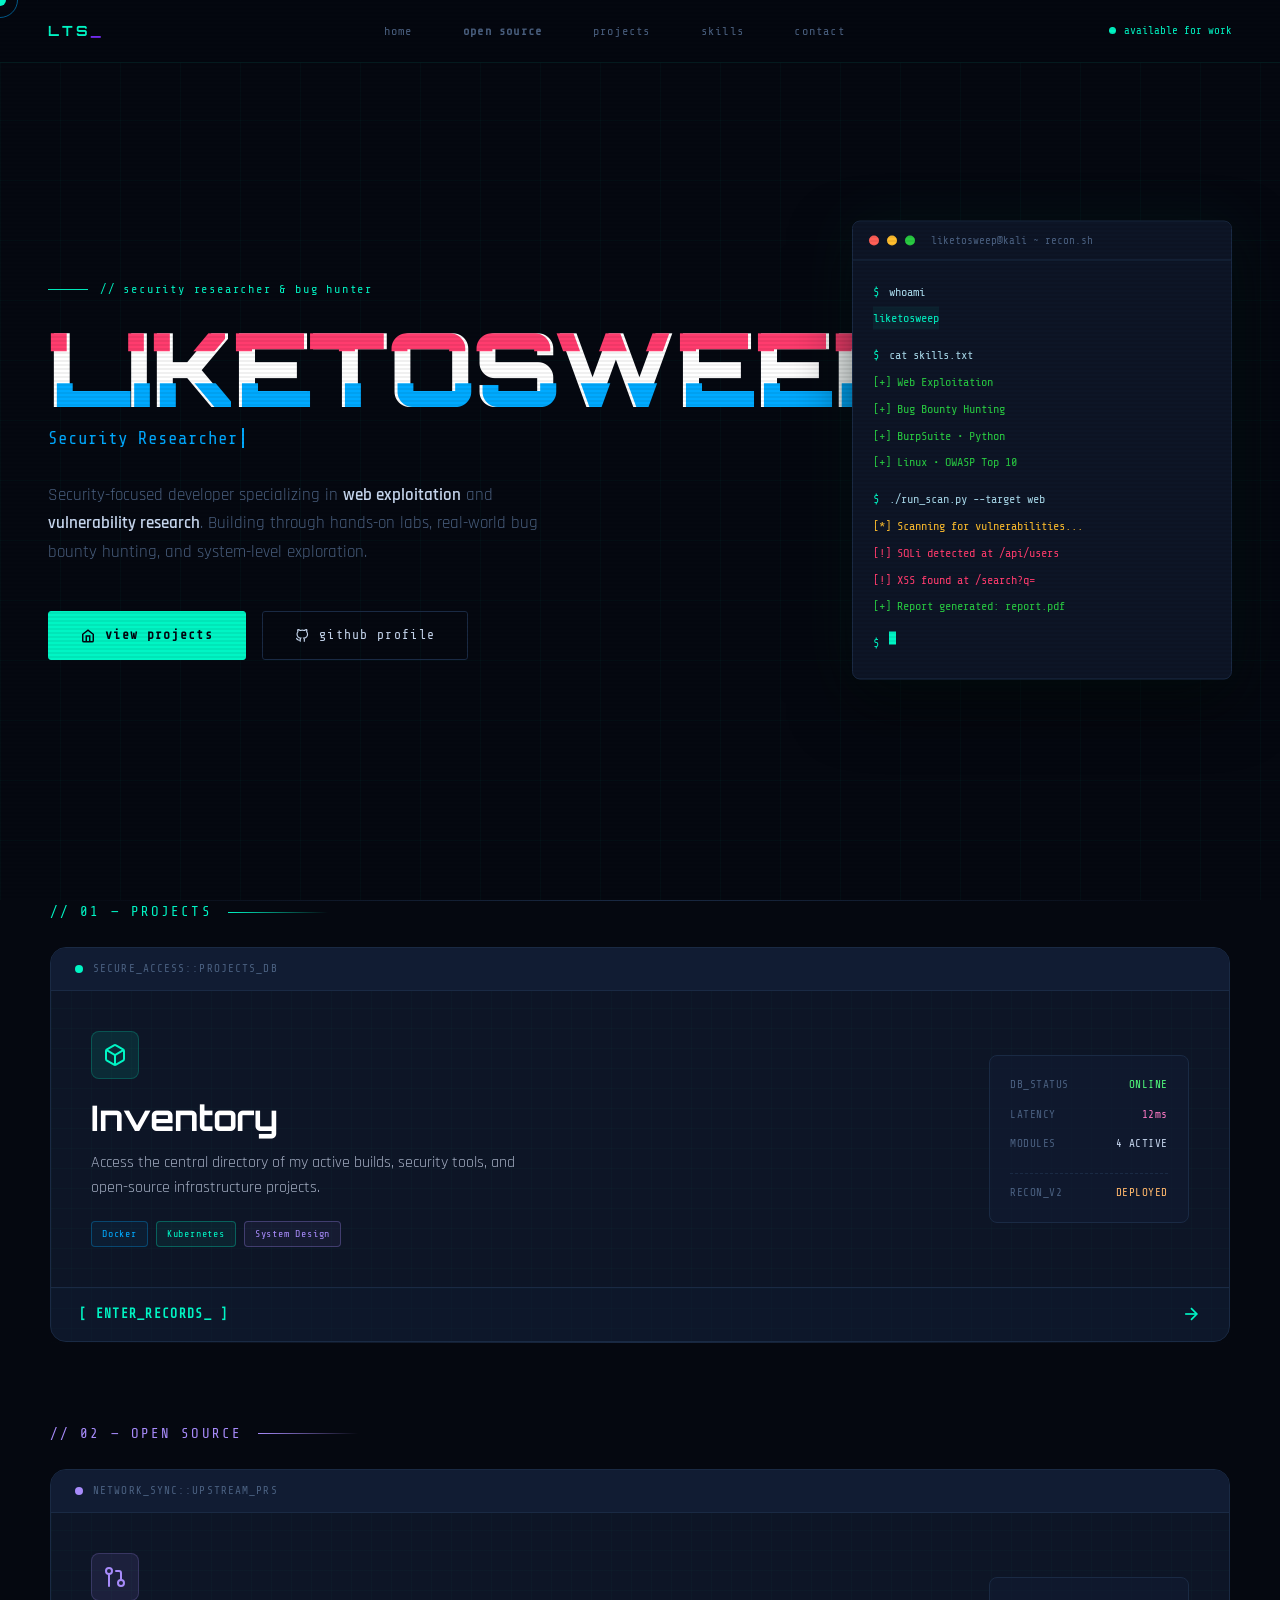
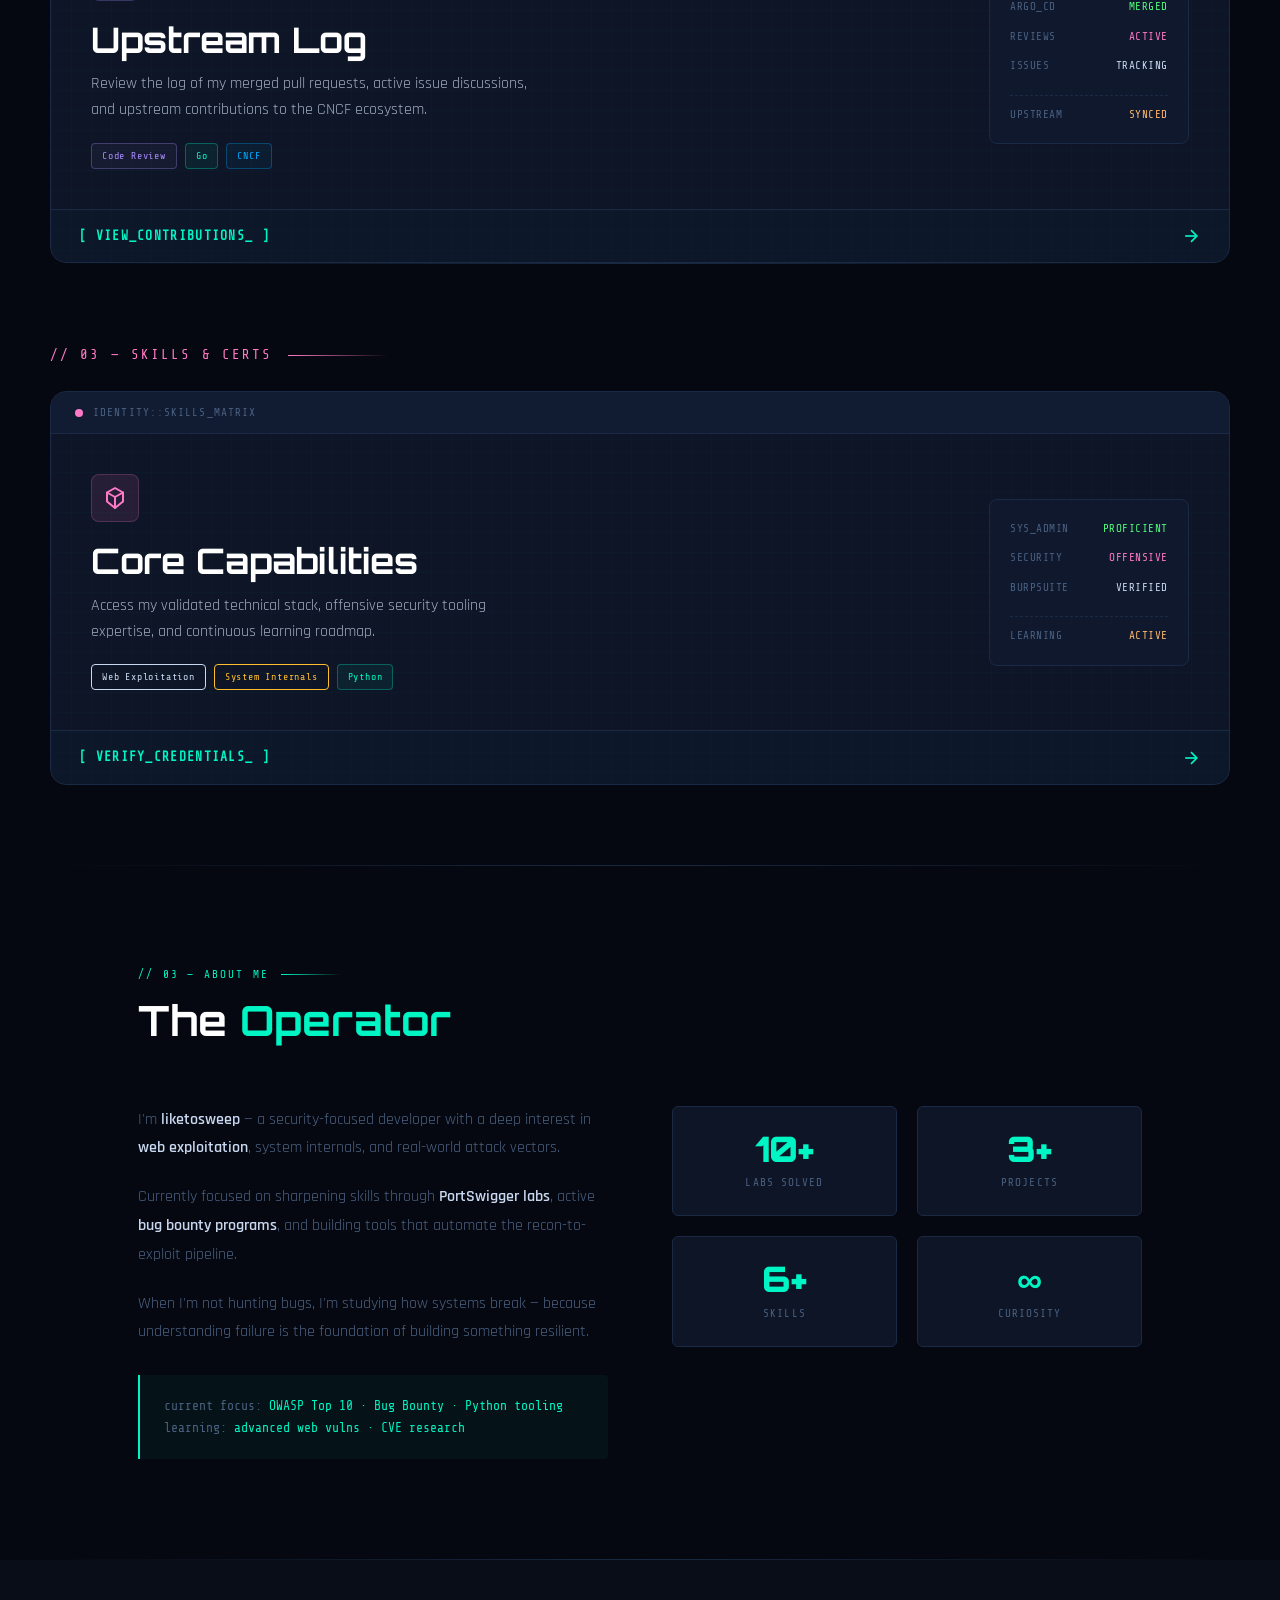
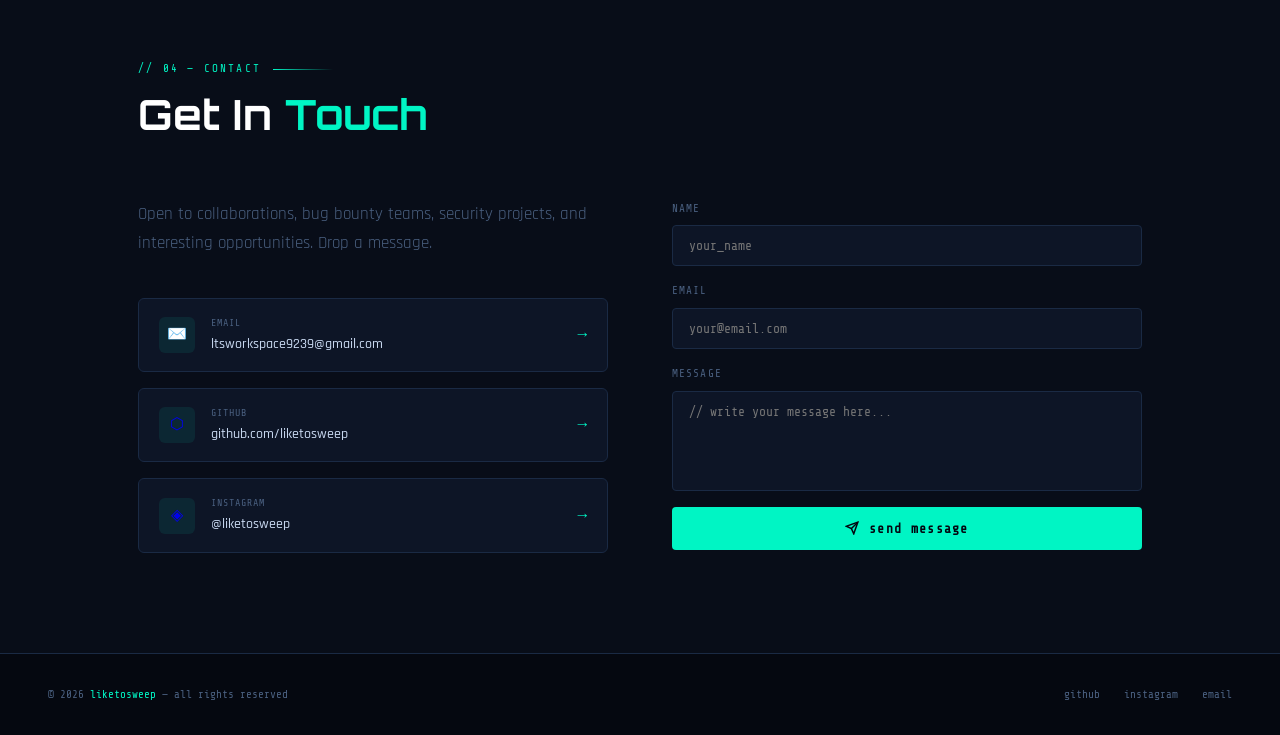
==== index.html @ 3599210f "fixed href error for project page" ====
<!DOCTYPE html>
<html lang="en">
<head>
<meta charset="UTF-8">
<meta name="viewport" content="width=device-width, initial-scale=1.0">
<title>liketosweep | Security Researcher</title>
<link rel="preconnect" href="https://fonts.googleapis.com">
<link rel="preconnect" href="https://fonts.gstatic.com" crossorigin>
<link href="https://fonts.googleapis.com/css2?family=Share+Tech+Mono&family=Rajdhani:wght@300;400;500;600;700&family=Orbitron:wght@400;700;900&display=swap" rel="stylesheet">
<style>
  *, *::before, *::after { margin: 0; padding: 0; box-sizing: border-box; }

  :root {
    --bg: #050810;
    --bg2: #080d18;
    --surface: #0d1526;
    --surface2: #111c33;
    --accent: #00f5c4;
    --accent2: #0af;
    --accent3: #7b2fff;
    --text: #c8d8f0;
    --muted: #4a6080;
    --border: #1a2a44;
    --danger: #ff3c6e;
    --mono: 'Share Tech Mono', monospace;
    --display: 'Orbitron', sans-serif;
    --body: 'Rajdhani', sans-serif;
  }

  html { scroll-behavior: smooth; }

  body {
    background: var(--bg);
    color: var(--text);
    font-family: var(--body);
    font-size: 16px;
    line-height: 1.6;
    cursor: none;
    overflow-x: hidden;
  }

  /* Custom cursor */
  #cursor {
    position: fixed;
    width: 12px; height: 12px;
    background: var(--accent);
    border-radius: 50%;
    pointer-events: none;
    z-index: 9999;
    transform: translate(-50%, -50%);
    transition: width 0.2s, height 0.2s, opacity 0.2s;
    mix-blend-mode: screen;
  }
  #cursor-ring {
    position: fixed;
    width: 36px; height: 36px;
    border: 1px solid var(--accent2);
    border-radius: 50%;
    pointer-events: none;
    z-index: 9998;
    transform: translate(-50%, -50%);
    transition: transform 0.08s linear, width 0.2s, height 0.2s;
    opacity: 0.5;
  }
  body:has(a:hover) #cursor, body:has(button:hover) #cursor { width: 20px; height: 20px; }

  /* Scrollbar */
  ::-webkit-scrollbar { width: 4px; }
  ::-webkit-scrollbar-track { background: var(--bg); }
  ::-webkit-scrollbar-thumb { background: var(--accent3); border-radius: 2px; }

  /* Scanline overlay */
  body::before {
    content: '';
    position: fixed; inset: 0;
    background: repeating-linear-gradient(0deg, transparent, transparent 2px, rgba(0,0,0,0.06) 2px, rgba(0,0,0,0.06) 4px);
    pointer-events: none;
    z-index: 1000;
  }

  /* Grid background */
  .grid-bg {
    position: fixed; inset: 0;
    background-image:
      linear-gradient(rgba(0,245,196,0.03) 1px, transparent 1px),
      linear-gradient(90deg, rgba(0,245,196,0.03) 1px, transparent 1px);
    background-size: 60px 60px;
    pointer-events: none;
    z-index: 0;
  }

  /* Nav */
  nav {
    position: fixed; top: 0; left: 0; right: 0;
    z-index: 500;
    padding: 18px 48px;
    display: flex;
    align-items: center;
    justify-content: space-between;
    background: rgba(5, 8, 16, 0.85);
    backdrop-filter: blur(16px);
    border-bottom: 1px solid rgba(0,245,196,0.08);
  }
  .nav-logo {
    font-family: var(--display);
    font-size: 14px;
    font-weight: 700;
    color: var(--accent);
    letter-spacing: 0.2em;
    text-decoration: none;
  }
  .nav-logo span { color: var(--accent3); }
  .nav-links { display: flex; gap: 36px; list-style: none; }
  .nav-links a {
    font-family: var(--mono);
    font-size: 12px;
    color: var(--muted);
    text-decoration: none;
    letter-spacing: 0.1em;
    transition: color 0.3s;
    position: relative;
  }
  .nav-links a::before { content: '> '; color: var(--accent); opacity: 0; transition: opacity 0.3s; }
  .nav-links a:hover { color: var(--accent); }
  .nav-links a:hover::before { opacity: 1; }
  .nav-status {
    font-family: var(--mono);
    font-size: 11px;
    color: var(--accent);
    display: flex; align-items: center; gap: 8px;
  }
  .pulse-dot {
    width: 7px; height: 7px;
    background: var(--accent);
    border-radius: 50%;
    animation: pulse 2s infinite;
  }
  @keyframes pulse {
    0%, 100% { opacity: 1; box-shadow: 0 0 0 0 rgba(0,245,196,0.4); }
    50% { opacity: 0.6; box-shadow: 0 0 0 6px rgba(0,245,196,0); }
  }

  /* Hero */
  #home {
    position: relative;
    min-height: 100vh;
    display: flex;
    align-items: center;
    padding: 120px 48px 80px;
    z-index: 1;
    overflow: hidden;
  }
  .hero-content { max-width: 760px; }
  .hero-tag {
    font-family: var(--mono);
    font-size: 12px;
    color: var(--accent);
    letter-spacing: 0.15em;
    margin-bottom: 20px;
    display: flex; align-items: center; gap: 12px;
  }
  .hero-tag::before {
    content: '';
    display: inline-block;
    width: 40px; height: 1px;
    background: var(--accent);
  }
  .hero-name {
    font-family: var(--display);
    font-size: clamp(3rem, 8vw, 7rem);
    font-weight: 900;
    line-height: 0.95;
    color: #fff;
    margin-bottom: 8px;
    position: relative;
  }
  .hero-name .glitch {
    position: relative;
    display: inline-block;
    animation: glitch-skew 4s infinite linear alternate-reverse;
  }
  .hero-name .glitch::before,
  .hero-name .glitch::after {
    content: attr(data-text);
    position: absolute; left: 0; top: 0;
    width: 100%;
  }
  .hero-name .glitch::before {
    color: var(--danger);
    clip-path: polygon(0 0, 100% 0, 100% 33%, 0 33%);
    transform: translate(-3px, 0);
    animation: glitch-1 3.5s infinite linear alternate-reverse;
  }
  .hero-name .glitch::after {
    color: var(--accent2);
    clip-path: polygon(0 66%, 100% 66%, 100% 100%, 0 100%);
    transform: translate(3px, 0);
    animation: glitch-2 2.8s infinite linear alternate-reverse;
  }
  @keyframes glitch-1 {
    0%,90%,100% { transform: translate(0); opacity: 0; }
    91% { transform: translate(-4px, 1px); opacity: 0.8; }
    93% { transform: translate(4px, -1px); opacity: 0.6; }
    95% { transform: translate(0); opacity: 0; }
    97% { transform: translate(-2px, 2px); opacity: 0.9; }
  }
  @keyframes glitch-2 {
    0%,88%,100% { transform: translate(0); opacity: 0; }
    89% { transform: translate(3px, -2px); opacity: 0.7; }
    92% { transform: translate(-3px, 1px); opacity: 0.5; }
    94% { transform: translate(0); opacity: 0; }
  }
  @keyframes glitch-skew {
    0%,90%,100% { transform: skewX(0deg); }
    91%,93% { transform: skewX(-1.5deg); }
    92% { transform: skewX(1.5deg); }
  }
  .hero-role {
    font-family: var(--mono);
    font-size: clamp(0.85rem, 2vw, 1.1rem);
    color: var(--accent2);
    margin-bottom: 28px;
    min-height: 28px;
  }
  #typed-text { border-right: 2px solid var(--accent2); padding-right: 4px; animation: blink 0.8s step-end infinite; }
  @keyframes blink { 0%,100% { border-color: var(--accent2); } 50% { border-color: transparent; } }
  .hero-desc {
    font-size: 17px;
    color: var(--muted);
    max-width: 520px;
    margin-bottom: 44px;
    line-height: 1.7;
    font-weight: 400;
  }
  .hero-desc strong { color: var(--text); font-weight: 600; }
  .hero-btns { display: flex; gap: 16px; flex-wrap: wrap; }
  .btn {
    font-family: var(--mono);
    font-size: 13px;
    letter-spacing: 0.1em;
    padding: 13px 32px;
    text-decoration: none;
    border-radius: 3px;
    transition: all 0.3s;
    cursor: none;
    position: relative;
    overflow: hidden;
    display: inline-flex; align-items: center; gap: 10px;
  }
  .btn-primary {
    background: var(--accent);
    color: #030610;
    font-weight: 700;
    border: 1px solid var(--accent);
  }
  .btn-primary:hover {
    background: transparent;
    color: var(--accent);
    box-shadow: 0 0 24px rgba(0,245,196,0.25), inset 0 0 24px rgba(0,245,196,0.05);
  }
  .btn-outline {
    background: transparent;
    color: var(--text);
    border: 1px solid var(--border);
  }
  .btn-outline:hover {
    border-color: var(--accent2);
    color: var(--accent2);
    box-shadow: 0 0 16px rgba(0,170,255,0.15);
  }

  /* Hero right — terminal widget */
  .hero-terminal {
    position: absolute;
    right: 48px;
    top: 50%;
    transform: translateY(-50%);
    width: 380px;
    background: var(--surface);
    border: 1px solid var(--border);
    border-radius: 8px;
    overflow: hidden;
    box-shadow: 0 0 60px rgba(0,245,196,0.05), 0 24px 60px rgba(0,0,0,0.6);
    animation: float 5s ease-in-out infinite;
  }
  @keyframes float { 0%,100% { transform: translateY(-50%) translateY(0); } 50% { transform: translateY(-50%) translateY(-12px); } }
  .terminal-bar {
    background: #0d1526;
    padding: 10px 16px;
    display: flex; align-items: center; gap: 8px;
    border-bottom: 1px solid var(--border);
  }
  .t-dot { width: 10px; height: 10px; border-radius: 50%; }
  .t-dot:nth-child(1) { background: #ff5f57; }
  .t-dot:nth-child(2) { background: #ffbe2e; }
  .t-dot:nth-child(3) { background: #29cb42; }
  .t-title { font-family: var(--mono); font-size: 11px; color: var(--muted); margin-left: 8px; }
  .terminal-body {
    padding: 20px;
    font-family: var(--mono);
    font-size: 12px;
    line-height: 1.9;
    color: #6a9fb8;
  }
  .t-line { display: flex; align-items: flex-start; gap: 10px; margin-bottom: 4px; }
  .t-prompt { color: var(--accent); flex-shrink: 0; }
  .t-cmd { color: #a8d8ea; }
  .t-out { color: var(--muted); margin-left: 0; }
  .t-green { color: #29cb42; }
  .t-red { color: var(--danger); }
  .t-yellow { color: #ffbe2e; }
  .t-cyan { color: var(--accent); }
  .t-blank { height: 10px; }
  .terminal-blink { animation: blink 1s step-end infinite; display: inline-block; width: 7px; height: 13px; background: var(--accent); vertical-align: middle; }

  /* Section base */
  section { position: relative; z-index: 1; }
  .section-inner { max-width: 1100px; margin: 0 auto; padding: 100px 48px; }
  .section-label {
    font-family: var(--mono);
    font-size: 11px;
    color: var(--accent);
    letter-spacing: 0.2em;
    text-transform: uppercase;
    margin-bottom: 12px;
    display: flex; align-items: center; gap: 12px;
  }
  .section-label::after {
    content: '';
    flex: 1; max-width: 60px;
    height: 1px;
    background: linear-gradient(90deg, var(--accent), transparent);
  }
  .section-title {
    font-family: var(--display);
    font-size: clamp(1.8rem, 4vw, 2.6rem);
    font-weight: 700;
    color: #fff;
    margin-bottom: 60px;
    line-height: 1.2;
  }
  .section-title span { color: var(--accent); }

  /* Divider line */
  .section-divider {
    height: 1px;
    background: linear-gradient(90deg, transparent, var(--border), transparent);
    margin: 0 48px;
  }

  /* Projects */
  #projects { background: var(--bg2); }
  .projects-grid {
    display: grid;
    grid-template-columns: repeat(auto-fit, minmax(300px, 1fr));
    gap: 24px;
  }
  .project-card {
    background: var(--surface);
    border: 1px solid var(--border);
    border-radius: 6px;
    overflow: hidden;
    transition: transform 0.3s, border-color 0.3s, box-shadow 0.3s;
    cursor: none;
  }
  .project-card:hover {
    transform: translateY(-6px);
    border-color: var(--accent);
    box-shadow: 0 0 30px rgba(0,245,196,0.1), 0 16px 40px rgba(0,0,0,0.5);
  }
  .card-header {
    padding: 20px 24px 16px;
    border-bottom: 1px solid var(--border);
    display: flex; align-items: center; gap: 12px;
  }
  .card-icon {
    width: 38px; height: 38px;
    background: rgba(0,245,196,0.08);
    border: 1px solid rgba(0,245,196,0.15);
    border-radius: 6px;
    display: flex; align-items: center; justify-content: center;
    font-size: 18px;
  }
  .card-title-group { flex: 1; }
  .card-title {
    font-family: var(--body);
    font-size: 16px;
    font-weight: 700;
    color: #fff;
    letter-spacing: 0.02em;
    margin-bottom: 2px;
  }
  .card-lang {
    font-family: var(--mono);
    font-size: 11px;
    color: var(--muted);
  }
  .card-body { padding: 18px 24px 20px; }
  .card-desc {
    font-size: 14px;
    color: var(--muted);
    line-height: 1.6;
    margin-bottom: 20px;
    font-weight: 400;
  }
  .card-tags { display: flex; flex-wrap: wrap; gap: 8px; margin-bottom: 20px; }
  .tag {
    font-family: var(--mono);
    font-size: 10px;
    letter-spacing: 0.08em;
    padding: 4px 10px;
    border-radius: 3px;
    border: 1px solid;
  }
  .tag-green { color: #29cb42; border-color: rgba(41,203,66,0.3); background: rgba(41,203,66,0.06); }
  .tag-blue { color: var(--accent2); border-color: rgba(0,170,255,0.3); background: rgba(0,170,255,0.06); }
  .tag-purple { color: #a78bfa; border-color: rgba(167,139,250,0.3); background: rgba(167,139,250,0.06); }
  .tag-red { color: var(--danger); border-color: rgba(255,60,110,0.3); background: rgba(255,60,110,0.06); }
  .tag-cyan { color: var(--accent); border-color: rgba(0,245,196,0.3); background: rgba(0,245,196,0.06); }
  .card-link {
    font-family: var(--mono);
    font-size: 12px;
    color: var(--accent);
    text-decoration: none;
    display: inline-flex; align-items: center; gap: 8px;
    letter-spacing: 0.05em;
    transition: gap 0.3s;
  }
  .card-link:hover { gap: 14px; }
  .card-link svg { transition: transform 0.3s; }
  .card-link:hover svg { transform: translateX(4px); }

  /* Skills */
  .skills-grid {
    display: grid;
    grid-template-columns: repeat(auto-fit, minmax(180px, 1fr));
    gap: 16px;
  }
  .skill-item {
    background: var(--surface);
    border: 1px solid var(--border);
    border-radius: 6px;
    padding: 20px 20px 16px;
    transition: border-color 0.3s, box-shadow 0.3s, transform 0.3s;
    cursor: none;
  }
  .skill-item:hover {
    border-color: var(--accent);
    box-shadow: 0 0 20px rgba(0,245,196,0.08);
    transform: translateY(-4px);
  }
  .skill-header { display: flex; align-items: center; gap: 10px; margin-bottom: 14px; }
  .skill-icon { font-size: 22px; }
  .skill-name {
    font-family: var(--display);
    font-size: 13px;
    font-weight: 700;
    color: #fff;
    letter-spacing: 0.08em;
  }
  .skill-bar-bg {
    height: 3px;
    background: var(--border);
    border-radius: 2px;
    overflow: hidden;
    margin-bottom: 8px;
  }
  .skill-bar-fill {
    height: 100%;
    border-radius: 2px;
    background: linear-gradient(90deg, var(--accent3), var(--accent));
    transform-origin: left;
    transform: scaleX(0);
    transition: transform 1.2s cubic-bezier(0.16, 1, 0.3, 1);
  }
  .skill-item.visible .skill-bar-fill { transform: scaleX(1); }
  .skill-level {
    font-family: var(--mono);
    font-size: 11px;
    color: var(--muted);
    display: flex; justify-content: space-between;
  }

  /* About */
  #about { background: var(--bg); }
  .about-grid {
    display: grid;
    grid-template-columns: 1fr 1fr;
    gap: 64px;
    align-items: start;
  }
  .about-text p {
    font-size: 16px;
    color: var(--muted);
    line-height: 1.8;
    margin-bottom: 20px;
    font-weight: 400;
  }
  .about-text p strong { color: var(--text); font-weight: 600; }
  .about-stats { display: grid; grid-template-columns: 1fr 1fr; gap: 20px; }
  .stat-box {
    background: var(--surface);
    border: 1px solid var(--border);
    border-radius: 6px;
    padding: 24px 20px;
    text-align: center;
    transition: border-color 0.3s;
  }
  .stat-box:hover { border-color: var(--accent3); }
  .stat-number {
    font-family: var(--display);
    font-size: 2.2rem;
    font-weight: 900;
    color: var(--accent);
    line-height: 1;
    margin-bottom: 8px;
  }
  .stat-label {
    font-family: var(--mono);
    font-size: 11px;
    color: var(--muted);
    letter-spacing: 0.1em;
    text-transform: uppercase;
  }
  .highlight-box {
    margin-top: 28px;
    padding: 20px 24px;
    background: rgba(0,245,196,0.04);
    border-left: 2px solid var(--accent);
    border-radius: 0 4px 4px 0;
    font-family: var(--mono);
    font-size: 13px;
    color: var(--accent);
    line-height: 1.7;
  }
  .highlight-box span { color: var(--muted); }

  /* Contact */
  #contact { background: var(--bg2); }
  .contact-grid {
    display: grid;
    grid-template-columns: 1fr 1fr;
    gap: 64px;
    align-items: start;
  }
  .contact-text {
    font-size: 17px;
    color: var(--muted);
    line-height: 1.7;
    margin-bottom: 40px;
    font-weight: 400;
  }
  .contact-links { display: flex; flex-direction: column; gap: 16px; }
  .contact-link {
    display: flex; align-items: center; gap: 16px;
    padding: 16px 20px;
    background: var(--surface);
    border: 1px solid var(--border);
    border-radius: 6px;
    text-decoration: none;
    transition: all 0.3s;
  }
  .contact-link:hover {
    border-color: var(--accent);
    transform: translateX(6px);
    box-shadow: 0 0 20px rgba(0,245,196,0.08);
  }
  .contact-link-icon {
    width: 36px; height: 36px;
    background: rgba(0,245,196,0.08);
    border-radius: 6px;
    display: flex; align-items: center; justify-content: center;
    font-size: 16px;
    flex-shrink: 0;
  }
  .contact-link-info { flex: 1; }
  .contact-link-label {
    font-family: var(--mono);
    font-size: 10px;
    color: var(--muted);
    letter-spacing: 0.1em;
    text-transform: uppercase;
    margin-bottom: 2px;
  }
  .contact-link-value {
    font-size: 14px;
    color: var(--text);
    font-weight: 500;
  }
  .contact-link-arrow { color: var(--accent); font-family: var(--mono); }
  .contact-form { display: flex; flex-direction: column; gap: 16px; }
  .form-group { display: flex; flex-direction: column; gap: 8px; }
  .form-label {
    font-family: var(--mono);
    font-size: 11px;
    color: var(--muted);
    letter-spacing: 0.1em;
    text-transform: uppercase;
  }
  .form-input, .form-textarea {
    background: var(--surface);
    border: 1px solid var(--border);
    border-radius: 4px;
    padding: 12px 16px;
    color: var(--text);
    font-family: var(--mono);
    font-size: 13px;
    transition: border-color 0.3s;
    outline: none;
    resize: none;
  }
  .form-input:focus, .form-textarea:focus { border-color: var(--accent); }
  .form-textarea { min-height: 100px; }
  .btn-send {
    font-family: var(--mono);
    font-size: 13px;
    letter-spacing: 0.1em;
    padding: 14px 32px;
    background: var(--accent);
    color: #030610;
    border: none;
    border-radius: 4px;
    cursor: none;
    font-weight: 700;
    transition: all 0.3s;
    display: flex; align-items: center; justify-content: center; gap: 10px;
  }
  .btn-send:hover {
    background: transparent;
    color: var(--accent);
    box-shadow: 0 0 24px rgba(0,245,196,0.25), inset 0 0 24px rgba(0,245,196,0.05);
    border: 1px solid var(--accent);
  }

  /* Footer */
  footer {
    position: relative; z-index: 1;
    padding: 32px 48px;
    border-top: 1px solid var(--border);
    display: flex;
    align-items: center;
    justify-content: space-between;
    font-family: var(--mono);
    font-size: 11px;
    color: var(--muted);
  }
  footer .foot-left span { color: var(--accent); }
  footer .foot-right { display: flex; gap: 24px; }
  footer a { color: var(--muted); text-decoration: none; transition: color 0.2s; }
  footer a:hover { color: var(--accent); }

  /* Fade-in on scroll */
  .fade-in {
    opacity: 0;
    transform: translateY(24px);
    transition: opacity 0.7s ease, transform 0.7s ease;
  }
  .fade-in.visible { opacity: 1; transform: translateY(0); }

  /* Responsive */
  @media (max-width: 900px) {
    nav { padding: 16px 24px; }
    .nav-links { display: none; }
    .hero-terminal { display: none; }
    #home { padding: 100px 24px 60px; }
    .section-inner { padding: 70px 24px; }
    .about-grid, .contact-grid { grid-template-columns: 1fr; gap: 40px; }
    footer { padding: 24px; flex-direction: column; gap: 12px; text-align: center; }
    .section-divider { margin: 0 24px; }
    .hero-btns { flex-direction: column; align-items: flex-start; }
  }
</style>
</head>
<body>

<div id="cursor"></div>
<div id="cursor-ring"></div>
<div class="grid-bg"></div>

<!-- NAV -->
<nav>
  <a href="#home" class="nav-logo">LTS<span>_</span></a>
  <ul class="nav-links">
    <li><a href="index.html#home">home</a></li>
    <li><a href="open-source.html" style="color: #bd93f9; font-weight: bold;">open source</a></li>
    <li><a href="project.html">projects</a></li>
    <li><a href="index.html#skills">skills</a></li>
    <li><a href="index.html#contact">contact</a></li>
  </ul>
  <div class="nav-status">
    <div class="pulse-dot"></div>
    available for work
  </div>
</nav>

<!-- HERO -->
<section id="home">
  <div class="hero-content">
    <div class="hero-tag">// security researcher & bug hunter</div>
    <div class="hero-name">
      <div class="glitch" data-text="LIKETOSWEEP">LIKETOSWEEP</div>
    </div>
    <div class="hero-role"><span id="typed-text"></span></div>
    <p class="hero-desc">
      Security-focused developer specializing in <strong>web exploitation</strong> and <strong>vulnerability research</strong>.
      Building through hands-on labs, real-world bug bounty hunting, and system-level exploration.
    </p>
    <div class="hero-btns">
      <a href="#projects" class="btn btn-primary">
        <svg width="14" height="14" viewBox="0 0 24 24" fill="none" stroke="currentColor" stroke-width="2.5"><path d="M3 9l9-7 9 7v11a2 2 0 0 1-2 2H5a2 2 0 0 1-2-2z"/><polyline points="9 22 9 12 15 12 15 22"/></svg>
        view projects
      </a>
      <a href="https://github.com/liketosweep" target="_blank" class="btn btn-outline">
        <svg width="14" height="14" viewBox="0 0 24 24" fill="none" stroke="currentColor" stroke-width="2"><path d="M9 19c-5 1.5-5-2.5-7-3m14 6v-3.87a3.37 3.37 0 0 0-.94-2.61c3.14-.35 6.44-1.54 6.44-7A5.44 5.44 0 0 0 20 4.77 5.07 5.07 0 0 0 19.91 1S18.73.65 16 2.48a13.38 13.38 0 0 0-7 0C6.27.65 5.09 1 5.09 1A5.07 5.07 0 0 0 5 4.77a5.44 5.44 0 0 0-1.5 3.78c0 5.42 3.3 6.61 6.44 7A3.37 3.37 0 0 0 9 18.13V22"/></svg>
        github profile
      </a>
    </div>
  </div>

  <div class="hero-terminal">
    <div class="terminal-bar">
      <div class="t-dot"></div><div class="t-dot"></div><div class="t-dot"></div>
      <div class="t-title">liketosweep@kali ~ recon.sh</div>
    </div>
    <div class="terminal-body" id="terminal-body">
      <div class="t-line"><span class="t-prompt">$</span><span class="t-cmd">whoami</span></div>
      <div class="t-line"><span class="t-out t-cyan">liketosweep</span></div>
      <div class="t-blank"></div>
      <div class="t-line"><span class="t-prompt">$</span><span class="t-cmd">cat skills.txt</span></div>
      <div class="t-line"><span class="t-out t-green">[+] Web Exploitation</span></div>
      <div class="t-line"><span class="t-out t-green">[+] Bug Bounty Hunting</span></div>
      <div class="t-line"><span class="t-out t-green">[+] BurpSuite &bull; Python</span></div>
      <div class="t-line"><span class="t-out t-green">[+] Linux &bull; OWASP Top 10</span></div>
      <div class="t-blank"></div>
      <div class="t-line"><span class="t-prompt">$</span><span class="t-cmd">./run_scan.py --target web</span></div>
      <div class="t-line"><span class="t-out t-yellow">[*] Scanning for vulnerabilities...</span></div>
      <div class="t-line"><span class="t-out t-red">[!] SQLi detected at /api/users</span></div>
      <div class="t-line"><span class="t-out t-red">[!] XSS found at /search?q=</span></div>
      <div class="t-line"><span class="t-out t-green">[+] Report generated: report.pdf</span></div>
      <div class="t-blank"></div>
      <div class="t-line"><span class="t-prompt">$</span><span class="terminal-blink"></span></div>
    </div>
  </div>
</section>

<div class="section-divider"></div>

<style>
  .gateway-wrapper {
    max-width: 1500px;
    margin: 0 auto;
    padding: 0 50px;
  }

  .projects-gateway-link {
    display: block;
    text-decoration: none;
    color: inherit;
    transition: transform .3s;
    cursor: pointer;
  }

  .projects-gateway-link:hover {
    transform: translateY(-5px);
  }

  .projects-gateway {
    background: #0d1526;
    border: 1px solid #1a2a44;
    border-radius: 16px; 
    display: flex;
    flex-direction: column;
    transition: border-color .3s, box-shadow .3s;
    overflow: hidden; 
    position: relative;
  }

  /* Adds a subtle glowing grid to the background of the card */
  .projects-gateway::before {
    content: '';
    position: absolute; inset: 0;
    background-image: 
      linear-gradient(rgba(0,245,196,.02) 1px, transparent 1px),
      linear-gradient(90deg, rgba(0,245,196,.02) 1px, transparent 1px);
    background-size: 20px 20px;
    pointer-events: none; z-index: 0;
  }

  .projects-gateway-link:hover .projects-gateway {
    border-color: #00f5c4; 
    box-shadow: 0 0 30px rgba(0,245,196,.15), 0 10px 40px rgba(0,0,0,0.4);
  }

  .gateway-header {
    background: #111c33;
    padding: 12px 24px;
    border-bottom: 1px solid #1a2a44;
    display: flex;
    align-items: center;
    gap: 10px;
    position: relative; z-index: 1;
  }

  .pulse-dot-green {
    width: 8px; height: 8px;
    background: #00f5c4; border-radius: 50%;
    animation: pulse-gateway 2s infinite;
  }

  .gateway-label {
    font-family: 'Share Tech Mono', monospace;
    font-size: 11px;
    color: #4a6080;
    letter-spacing: .1em;
  }

  .gateway-body {
    padding: 40px;
    flex: 1;
    display: flex;
    align-items: center; /* Vertically centers the two columns */
    justify-content: space-between;
    position: relative; z-index: 1;
    gap: 20px;
  }

  /* Left Column: Text & Badges */
  .gateway-content {
    max-width: 450px;
  }

  .gateway-icon {
    display: inline-flex;
    align-items: center;
    justify-content: center;
    width: 48px; height: 48px;
    background: rgba(0, 245, 196, 0.1);
    border: 1px solid rgba(0, 245, 196, 0.2);
    border-radius: 8px;
    margin-bottom: 20px;
    color: #00f5c4;
  }

  .gateway-title {
    font-family: 'Orbitron', sans-serif;
    font-size: clamp(1.8rem, 4vw, 2.2rem);
    color: #fff;
    font-weight: 700;
    line-height: 1.1;
    margin-bottom: 12px;
  }

  .gateway-desc {
    font-family: 'Rajdhani', sans-serif;
    font-size: 16px;
    color: #a0aabf;
    line-height: 1.6;
    margin-bottom: 20px;
  }

  .gateway-tags {
    display: flex;
    gap: 8px;
    flex-wrap: wrap;
  }

  .g-tag {
    font-family: 'Share Tech Mono', monospace;
    font-size: 10px;
    letter-spacing: .08em;
    padding: 4px 10px;
    border-radius: 4px;
    border: 1px solid;
  }
  
  .t-blue { color: #0af; border-color: rgba(0,170,255,.3); background: rgba(0,170,255,.06); }
  .t-cyan { color: #00f5c4; border-color: rgba(0,245,196,.3); background: rgba(0,245,196,.06); }
  .t-purple { color: #a78bfa; border-color: rgba(167,139,250,.3); background: rgba(167,139,250,.06); }

  /* Right Column: System Telemetry */
  .gateway-telemetry {
    background: rgba(17, 28, 51, 0.6);
    border: 1px solid #1a2a44;
    border-radius: 8px;
    padding: 20px;
    min-width: 200px;
    display: flex;
    flex-direction: column;
    gap: 12px;
  }

  .telemetry-row {
    display: flex;
    justify-content: space-between;
    font-family: 'Share Tech Mono', monospace;
    font-size: 11px;
    letter-spacing: .05em;
  }

  .t-label { color: #4a6080; }
  .t-val-green { color: #50fa7b; }
  .t-val-pink { color: #ff79c6; }
  .t-val-yellow { color: #ffb86c; }

  .gateway-footer {
    padding: 16px 28px;
    border-top: 1px solid #1a2a44;
    display: flex;
    align-items: center;
    justify-content: space-between;
    color: #00f5c4;
    font-family: 'Share Tech Mono', monospace;
    font-size: 13px;
    letter-spacing: .1em;
    transition: padding .3s, color .3s, background .3s;
    background: rgba(17, 28, 51, 0.4); 
    position: relative; z-index: 1;
  }

  .projects-gateway-link:hover .gateway-footer {
    padding-right: 36px;
    color: #030610;
    background: #00f5c4;
  }

  .gateway-footer svg {
    transition: transform .3s;
  }
  .projects-gateway-link:hover .gateway-footer svg {
    transform: translateX(6px);
  }

  @keyframes pulse-gateway {
    0%, 100% { opacity: 1; box-shadow: 0 0 0 0 rgba(0,245,196,0.4); }
    50% { opacity: .5; box-shadow: 0 0 0 6px rgba(0,245,196,0); }
  }

  .gateway-section-label {
    font-family: 'Share Tech Mono', monospace;
    font-size: 14px;
    color: #00f5c4; /* Default to Cyan */
    letter-spacing: 0.15em;
    margin-bottom: 24px;
    display: flex;
    align-items: center;
    gap: 16px;
    text-transform: uppercase;
  }
  
  .gateway-section-label::after {
    content: '';
    display: block;
    width: 100px; /* Length of the line */
    height: 1px;
    background: linear-gradient(90deg, currentColor, transparent);
  }

  @media(max-width:768px) {
    .gateway-wrapper { padding: 0 24px; }
    .gateway-body { flex-direction: column; align-items: flex-start; padding: 32px 24px; }
    .gateway-telemetry { width: 100%; }
  }
</style>


<div class="gateway-wrapper">
  <div class="gateway-section-label">// 01 — PROJECTS</div>
  <a href="project.html" class="projects-gateway-link fade-in" title="View Full Toolkit Registry">
    <div class="projects-gateway">
      <div class="gateway-header">
        <div class="pulse-dot-green"></div>
        <span class="gateway-label">SECURE_ACCESS::PROJECTS_DB</span>
      </div>
      
      <div class="gateway-body">
        
        <div class="gateway-content">
          <div class="gateway-icon">
            <svg width="24" height="24" viewBox="0 0 24 24" fill="none" stroke="currentColor" stroke-width="2"><path d="M21 16V8a2 2 0 0 0-1-1.73l-7-4a2 2 0 0 0-2 0l-7 4A2 2 0 0 0 3 8v8a2 2 0 0 0 1 1.73l7 4a2 2 0 0 0 2 0l7-4A2 2 0 0 0 21 16z"></path><polyline points="3.27 6.96 12 12.01 20.73 6.96"></polyline><line x1="12" y1="22.08" x2="12" y2="12"></line></svg>
          </div>
          <h3 class="gateway-title"> Inventory </h3>
          <p class="gateway-desc">Access the central directory of my active builds, security tools, and open-source infrastructure projects.</p>
          <div class="gateway-tags">
            <span class="g-tag t-blue">Docker</span>
            <span class="g-tag t-cyan">Kubernetes</span>
            <span class="g-tag t-purple">System Design</span>
          </div>
        </div>

        <div class="gateway-telemetry">
          <div class="telemetry-row">
            <span class="t-label">DB_STATUS</span>
            <span class="t-val-green">ONLINE</span>
          </div>
          <div class="telemetry-row">
            <span class="t-label">LATENCY</span>
            <span class="t-val-pink">12ms</span>
          </div>
          <div class="telemetry-row">
            <span class="t-label">MODULES</span>
            <span class="t-val-cyan">4 ACTIVE</span>
          </div>
          <div class="telemetry-row" style="margin-top: 8px; border-top: 1px dashed #1a2a44; padding-top: 10px;">
            <span class="t-label">RECON_V2</span>
            <span class="t-val-yellow">DEPLOYED</span>
          </div>
        </div>

      </div>
      
      <div class="gateway-footer">
        <span style="font-weight: 700;">[ ENTER_RECORDS_ ]</span>
        <svg width="20" height="20" viewBox="0 0 24 24" fill="none" stroke="currentColor" stroke-width="2">
          <line x1="5" y1="12" x2="19" y2="12"></line>
          <polyline points="12 5 19 12 12 19"></polyline>
        </svg>
      </div>
    </div>
  </a>
</div>

<div class="section-divider" ></div>

<div class="gateway-wrapper" style="margin-top: 80px;">
  <div class="gateway-section-label" style="color: #a78bfa;">// 02 — OPEN SOURCE</div>
  <a href="open-source.html" class="projects-gateway-link fade-in" title="View Open Source Contributions">
    <div class="projects-gateway">
      <div class="gateway-header">
        <div class="pulse-dot-green" style="background: #a78bfa; box-shadow: 0 0 0 0 rgba(167,139,250,0.4);"></div>
        <span class="gateway-label">NETWORK_SYNC::UPSTREAM_PRS</span>
      </div>
      
      <div class="gateway-body">
        
        <div class="gateway-content">
          <div class="gateway-icon" style="color: #a78bfa; background: rgba(167,139,250,0.1); border-color: rgba(167,139,250,0.2);">
            <svg width="24" height="24" viewBox="0 0 24 24" fill="none" stroke="currentColor" stroke-width="2" stroke-linecap="round" stroke-linejoin="round">
              <circle cx="18" cy="18" r="3"></circle>
              <circle cx="6" cy="6" r="3"></circle>
              <path d="M13 6h3a2 2 0 0 1 2 2v7"></path>
              <line x1="6" y1="9" x2="6" y2="21"></line>
            </svg>
          </div>
          <h3 class="gateway-title">Upstream Log</h3>
          <p class="gateway-desc">Review the log of my merged pull requests, active issue discussions, and upstream contributions to the CNCF ecosystem.</p>
          <div class="gateway-tags">
            <span class="g-tag t-purple">Code Review</span>
            <span class="g-tag t-cyan">Go</span>
            <span class="g-tag t-blue">CNCF</span>
          </div>
        </div>

        <div class="gateway-telemetry">
          <div class="telemetry-row">
            <span class="t-label">ARGO_CD</span>
            <span class="t-val-green">MERGED</span>
          </div>
          <div class="telemetry-row">
            <span class="t-label">REVIEWS</span>
            <span class="t-val-pink">ACTIVE</span>
          </div>
          <div class="telemetry-row">
            <span class="t-label">ISSUES</span>
            <span class="t-val-cyan">TRACKING</span>
          </div>
          <div class="telemetry-row" style="margin-top: 8px; border-top: 1px dashed #1a2a44; padding-top: 10px;">
            <span class="t-label">UPSTREAM</span>
            <span class="t-val-yellow">SYNCED</span>
          </div>
        </div>

      </div>
      
      <div class="gateway-footer" onmouseover="this.style.background='#a78bfa'; this.style.color='#030610';" onmouseout="this.style.background='rgba(17, 28, 51, 0.4)'; this.style.color='#00f5c4';">
        <span style="font-weight: 700;">[ VIEW_CONTRIBUTIONS_ ]</span>
        <svg width="20" height="20" viewBox="0 0 24 24" fill="none" stroke="currentColor" stroke-width="2">
          <line x1="5" y1="12" x2="19" y2="12"></line>
          <polyline points="12 5 19 12 12 19"></polyline>
        </svg>
      </div>
    </div>
  </a>
</div>

<div class="section-divider" ></div>

<div class="gateway-wrapper" style="margin-top: 80px; margin-bottom: 80px;">
  <div class="gateway-section-label" style="color: #ff79c6;">// 03 — SKILLS & CERTS</div>

  <a href="skills.html" class="projects-gateway-link fade-in" title="View Technical Proficiencies">
    <div class="projects-gateway">
      
      <div class="gateway-header">
        <div class="pulse-dot-green" style="background: #ff79c6; box-shadow: 0 0 0 0 rgba(255,121,198,0.4);"></div>
        <span class="gateway-label">IDENTITY::SKILLS_MATRIX</span>
      </div>
      
      <div class="gateway-body">
        
        <div class="gateway-content">
          <div class="gateway-icon" style="color: #ff79c6; background: rgba(255,121,198,0.1); border-color: rgba(255,121,198,0.2);">
            <svg width="24" height="24" viewBox="0 0 24 24" fill="none" stroke="currentColor" stroke-width="2" stroke-linecap="round" stroke-linejoin="round">
              <path d="M12 2l8 4.5v9L12 22l-8-6.5v-9L12 2z"></path>
              <polyline points="12 22 12 11"></polyline>
              <line x1="12" y1="11" x2="4" y2="6.5"></line>
              <line x1="12" y1="11" x2="20" y2="6.5"></line>
            </svg>
          </div>
          <h3 class="gateway-title">Core Capabilities</h3>
          <p class="gateway-desc">Access my validated technical stack, offensive security tooling expertise, and continuous learning roadmap.</p>
          <div class="gateway-tags">
            <span class="g-tag t-pink">Web Exploitation</span>
            <span class="g-tag t-yellow">System Internals</span>
            <span class="g-tag t-cyan">Python</span>
          </div>
        </div>

        <div class="gateway-telemetry">
          <div class="telemetry-row">
            <span class="t-label">SYS_ADMIN</span>
            <span class="t-val-green">PROFICIENT</span>
          </div>
          <div class="telemetry-row">
            <span class="t-label">SECURITY</span>
            <span class="t-val-pink">OFFENSIVE</span>
          </div>
          <div class="telemetry-row">
            <span class="t-label">BURPSUITE</span>
            <span class="t-val-cyan">VERIFIED</span>
          </div>
          <div class="telemetry-row" style="margin-top: 8px; border-top: 1px dashed #1a2a44; padding-top: 10px;">
            <span class="t-label">LEARNING</span>
            <span class="t-val-yellow">ACTIVE</span>
          </div>
        </div>
      </div>
      
      <div class="gateway-footer" onmouseover="this.style.background='#ff79c6'; this.style.color='#030610';" onmouseout="this.style.background='rgba(17, 28, 51, 0.4)'; this.style.color='#00f5c4';">
        <span style="font-weight: 700;">[ VERIFY_CREDENTIALS_ ]</span>
        <svg width="20" height="20" viewBox="0 0 24 24" fill="none" stroke="currentColor" stroke-width="2">
          <line x1="5" y1="12" x2="19" y2="12"></line>
          <polyline points="12 5 19 12 12 19"></polyline>
        </svg>
      </div>
    </div>
  </a>
</div>

<div class="section-divider"></div>

<!-- ABOUT -->
<section id="about">
  <div class="section-inner">
    <div class="section-label">// 03 — about me</div>
    <div class="section-title">The <span>Operator</span></div>
    <div class="about-grid">
      <div class="about-text fade-in">
        <p>
          I'm <strong>liketosweep</strong> — a security-focused developer with a deep interest in <strong>web exploitation</strong>, system internals, and real-world attack vectors.
        </p>
        <p>
          Currently focused on sharpening skills through <strong>PortSwigger labs</strong>, active <strong>bug bounty programs</strong>, and building tools that automate the recon-to-exploit pipeline.
        </p>
        <p>
          When I'm not hunting bugs, I'm studying how systems break — because understanding failure is the foundation of building something resilient.
        </p>
        <div class="highlight-box">
          <span>current focus: </span>OWASP Top 10 · Bug Bounty · Python tooling<br>
          <span>learning: </span>advanced web vulns · CVE research
        </div>
      </div>
      <div class="about-stats fade-in" style="transition-delay:0.15s">
        <div class="stat-box">
          <div class="stat-number">10+</div>
          <div class="stat-label">Labs Solved</div>
        </div>
        <div class="stat-box">
          <div class="stat-number">3+</div>
          <div class="stat-label">Projects</div>
        </div>
        <div class="stat-box">
          <div class="stat-number">6+</div>
          <div class="stat-label">Skills</div>
        </div>
        <div class="stat-box">
          <div class="stat-number">∞</div>
          <div class="stat-label">Curiosity</div>
        </div>
      </div>
    </div>
  </div>
</section>

<div class="section-divider"></div>

<!-- CONTACT -->
<section id="contact">
  <div class="section-inner">
    <div class="section-label">// 04 — contact</div>
    <div class="section-title">Get In <span>Touch</span></div>
    <div class="contact-grid">
      <div class="fade-in">
        <p class="contact-text">
          Open to collaborations, bug bounty teams, security projects, and interesting opportunities. Drop a message.
        </p>
        <div class="contact-links">
          <a href="mailto:ltsworkspace9239@gmail.com" class="contact-link">
            <div class="contact-link-icon">✉️</div>
            <div class="contact-link-info">
              <div class="contact-link-label">email</div>
              <div class="contact-link-value">ltsworkspace9239@gmail.com</div>
            </div>
            <div class="contact-link-arrow">→</div>
          </a>
          <a href="https://github.com/liketosweep" target="_blank" class="contact-link">
            <div class="contact-link-icon">⬡</div>
            <div class="contact-link-info">
              <div class="contact-link-label">github</div>
              <div class="contact-link-value">github.com/liketosweep</div>
            </div>
            <div class="contact-link-arrow">→</div>
          </a>
          <a href="https://www.instagram.com/liketosweep/" target="_blank" class="contact-link">
            <div class="contact-link-icon">◈</div>
            <div class="contact-link-info">
              <div class="contact-link-label">instagram</div>
              <div class="contact-link-value">@liketosweep</div>
            </div>
            <div class="contact-link-arrow">→</div>
          </a>
        </div>
      </div>
      <div class="fade-in" style="transition-delay:0.15s">
        <div class="contact-form">
          <div class="form-group">
            <label class="form-label">name</label>
            <input type="text" class="form-input" placeholder="your_name">
          </div>
          <div class="form-group">
            <label class="form-label">email</label>
            <input type="email" class="form-input" placeholder="your@email.com">
          </div>
          <div class="form-group">
            <label class="form-label">message</label>
            <textarea class="form-textarea" placeholder="// write your message here..."></textarea>
          </div>
          <button class="btn-send" onclick="handleSend(this)">
            <svg width="14" height="14" viewBox="0 0 24 24" fill="none" stroke="currentColor" stroke-width="2.5"><line x1="22" y1="2" x2="11" y2="13"/><polygon points="22 2 15 22 11 13 2 9 22 2"/></svg>
            send message
          </button>
        </div>
      </div>
    </div>
  </div>
</section>

<!-- FOOTER -->
<footer>
  <div class="foot-left">© 2026 <span>liketosweep</span> — all rights reserved</div>
  <div class="foot-right">
    <a href="https://github.com/liketosweep" target="_blank">github</a>
    <a href="https://www.instagram.com/liketosweep/" target="_blank">instagram</a>
    <a href="mailto:ltsworkspace9239@gmail.com">email</a>
  </div>
</footer>

<script>
  // Custom cursor
  const cursor = document.getElementById('cursor');
  const ring = document.getElementById('cursor-ring');
  let mx = 0, my = 0, rx = 0, ry = 0;
  document.addEventListener('mousemove', e => { mx = e.clientX; my = e.clientY; });
  function animateCursor() {
    cursor.style.left = mx + 'px'; cursor.style.top = my + 'px';
    rx += (mx - rx) * 0.12; ry += (my - ry) * 0.12;
    ring.style.left = rx + 'px'; ring.style.top = ry + 'px';
    requestAnimationFrame(animateCursor);
  }
  animateCursor();

  // Typed effect
  const roles = [
    'Security Researcher',
    'Web Exploitation Specialist',
    'Bug Bounty Hunter',
    'Python Developer',
  ];
  let ri = 0, ci = 0, deleting = false;
  const el = document.getElementById('typed-text');
  function type() {
    const word = roles[ri];
    if (!deleting) {
      el.textContent = word.slice(0, ++ci);
      if (ci === word.length) { deleting = true; setTimeout(type, 1800); return; }
    } else {
      el.textContent = word.slice(0, --ci);
      if (ci === 0) { deleting = false; ri = (ri + 1) % roles.length; }
    }
    setTimeout(type, deleting ? 45 : 80);
  }
  type();

  // Scroll fade-in + skill bar animation
  const observer = new IntersectionObserver(entries => {
    entries.forEach(e => {
      if (e.isIntersecting) {
        e.target.classList.add('visible');
        observer.unobserve(e.target);
      }
    });
  }, { threshold: 0.15 });
  document.querySelectorAll('.fade-in, .skill-item').forEach(el => observer.observe(el));

  // Contact form send handler
  function handleSend(btn) {
    const inputs = btn.closest('.contact-form').querySelectorAll('.form-input, .form-textarea');
    let ok = true;
    inputs.forEach(i => { if (!i.value.trim()) { i.style.borderColor = '#ff3c6e'; ok = false; } else { i.style.borderColor = ''; } });
    if (!ok) return;
    btn.textContent = '// message sent!';
    btn.style.background = 'transparent';
    btn.style.color = 'var(--accent)';
    btn.style.border = '1px solid var(--accent)';
    inputs.forEach(i => i.value = '');
    setTimeout(() => {
      btn.innerHTML = '<svg width="14" height="14" viewBox="0 0 24 24" fill="none" stroke="currentColor" stroke-width="2.5"><line x1="22" y1="2" x2="11" y2="13"/><polygon points="22 2 15 22 11 13 2 9 22 2"/></svg> send message';
      btn.style.background = ''; btn.style.color = ''; btn.style.border = '';
    }, 3000);
  }

  // Nav active link on scroll
  const sections = document.querySelectorAll('section[id]');
  const navLinks = document.querySelectorAll('.nav-links a');
  window.addEventListener('scroll', () => {
    let current = '';
    sections.forEach(s => { if (window.scrollY >= s.offsetTop - 120) current = s.id; });
    navLinks.forEach(a => {
      a.style.color = a.getAttribute('href') === '#' + current ? 'var(--accent)' : '';
    });
  }, { passive: true });
</script>
</body>
</html>
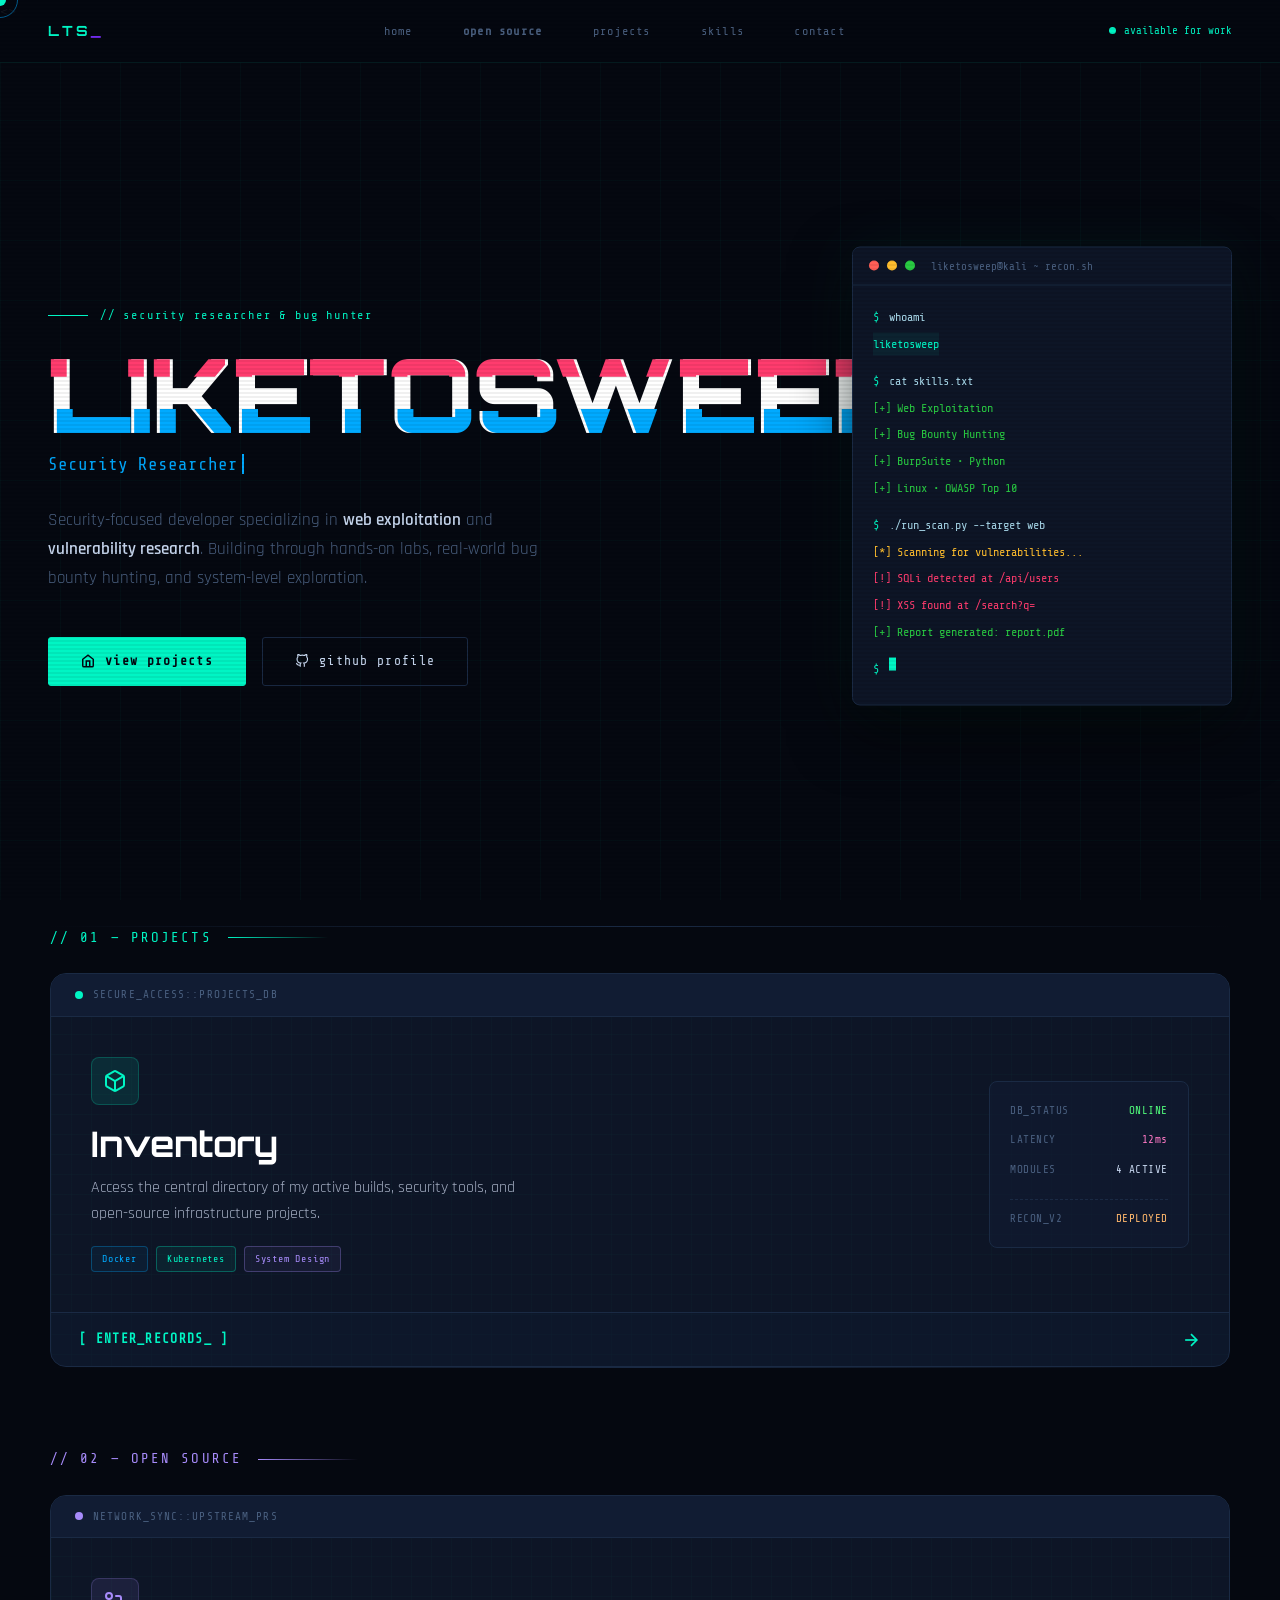
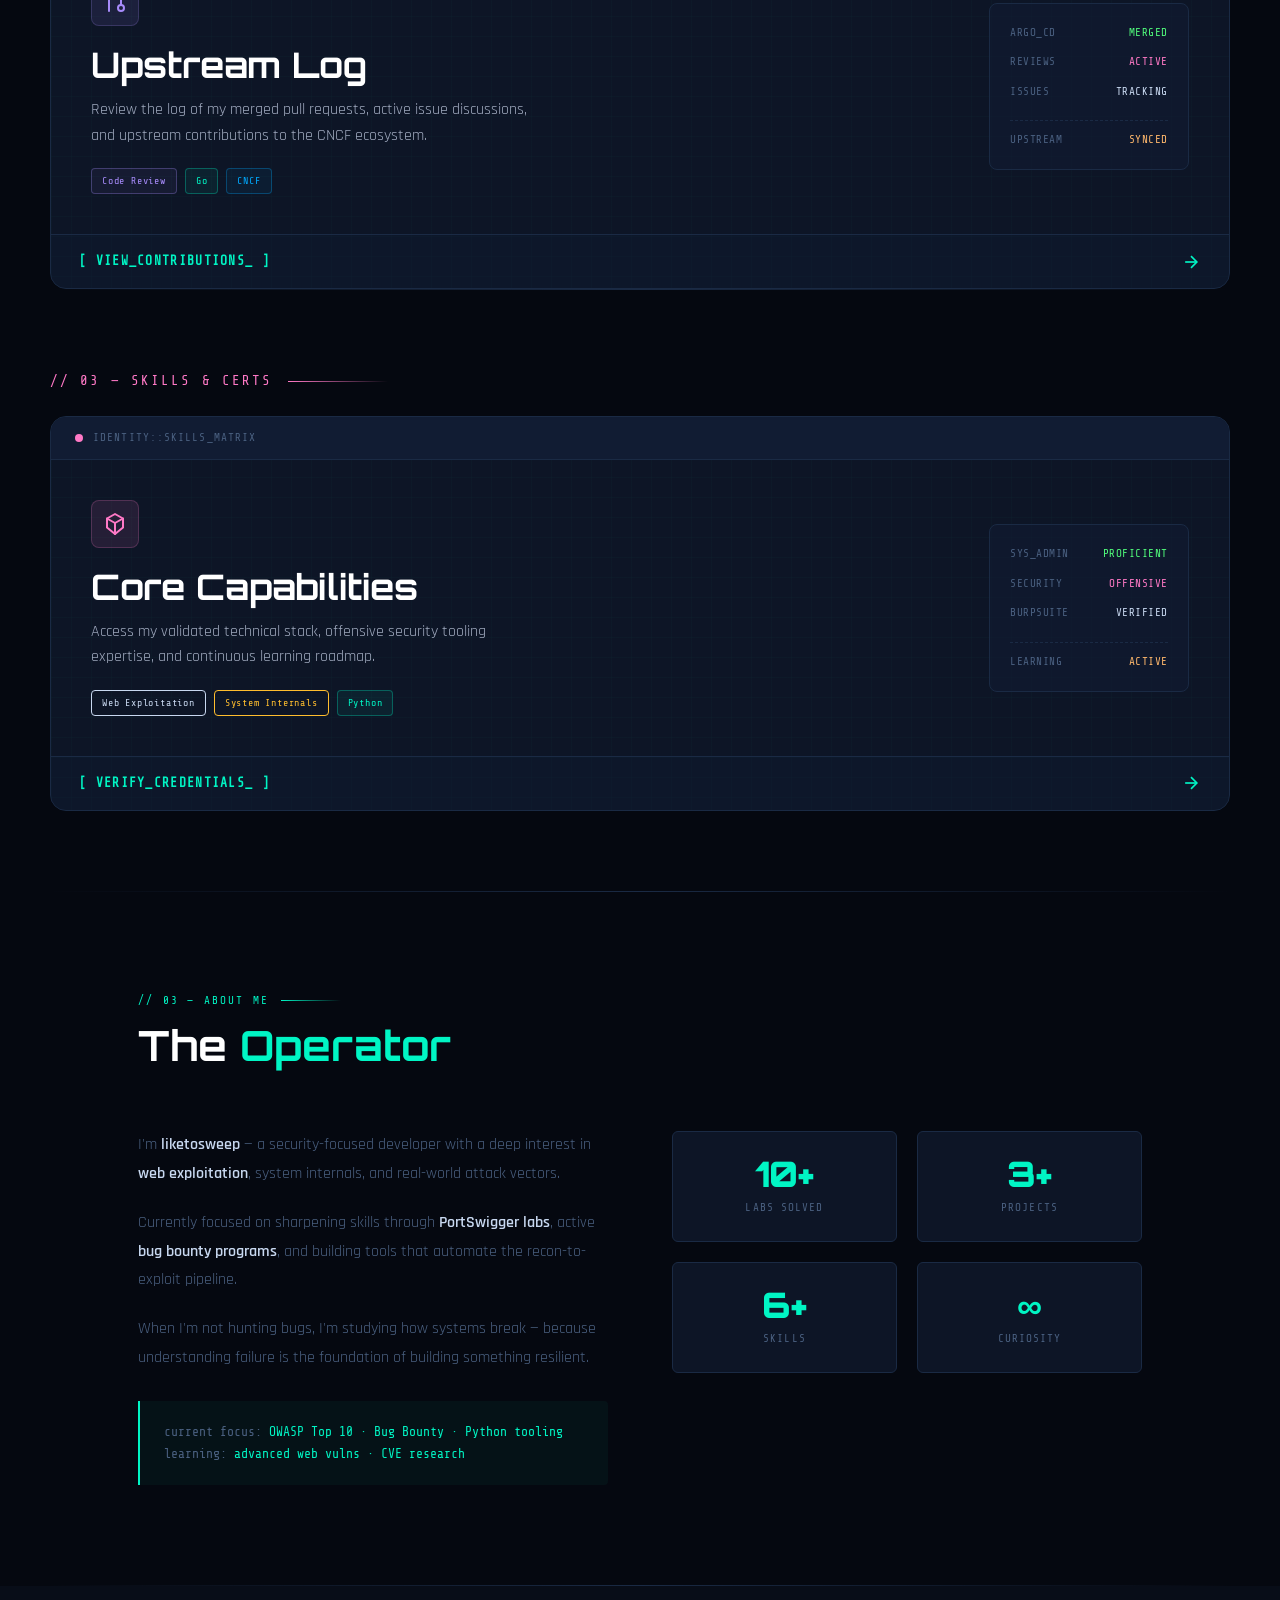
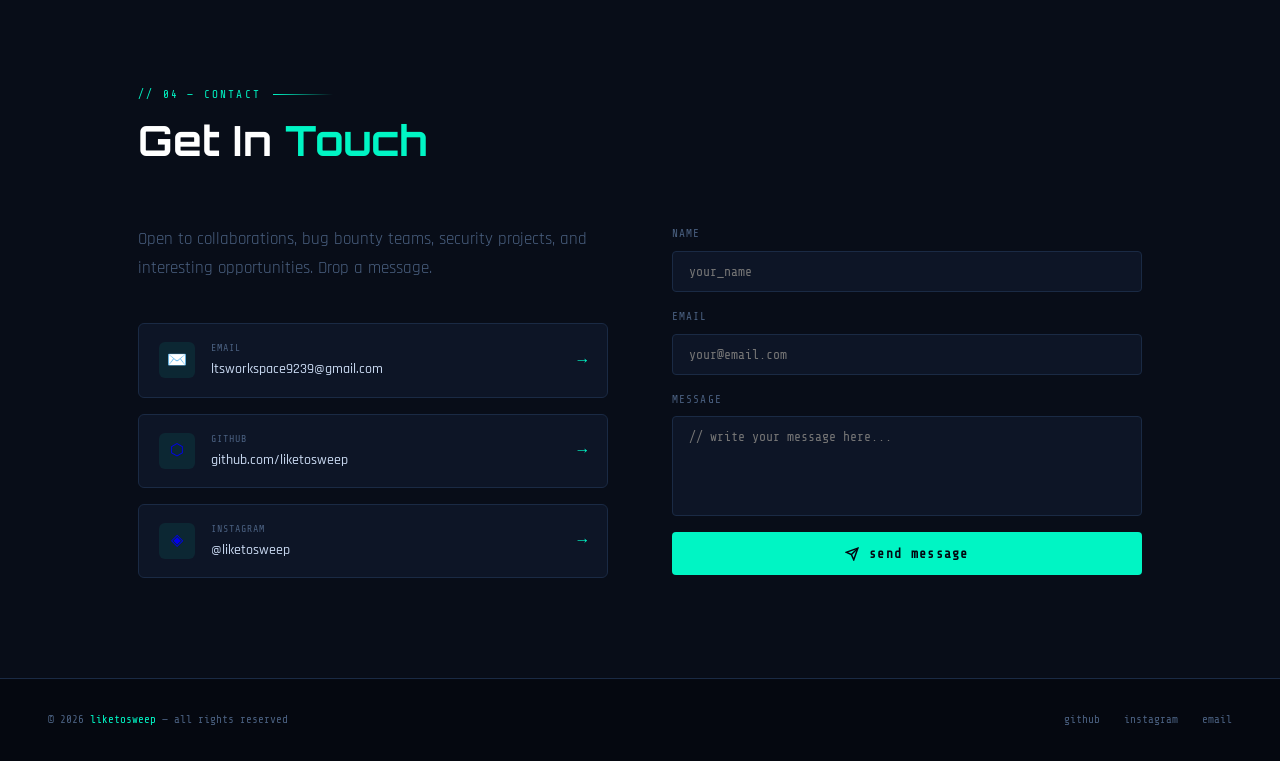
==== commit e40bedc8: "fixed cursor" ====
--- a/index.html
+++ b/index.html
@@ -1,6 +1,6 @@
 <!DOCTYPE html>
 <html lang="en">
-<head>
+<>
 <meta charset="UTF-8">
 <meta name="viewport" content="width=device-width, initial-scale=1.0">
 <title>liketosweep | Security Researcher</title>
@@ -668,6 +668,32 @@
     footer { padding: 24px; flex-direction: column; gap: 12px; text-align: center; }
     .section-divider { margin: 0 24px; }
     .hero-btns { flex-direction: column; align-items: flex-start; }
+  }
+</style>
+<style>
+  /* This uses the absolute highest specificity and targets every interactive element.
+    Because it is directly in the HTML, it ignores the CSS cache.
+  */
+  *,
+  *::before,
+  *::after,
+  html,
+  body,
+  a,
+  a:hover,
+  button,
+  button:hover,
+  input,
+  input:hover,
+  input:focus,
+  textarea,
+  textarea:hover,
+  textarea:focus,
+  .projects-gateway-link,
+  .projects-gateway,
+  .contact-card,
+  .submit-btn {
+    cursor: none !important;
   }
 </style>
 </head>
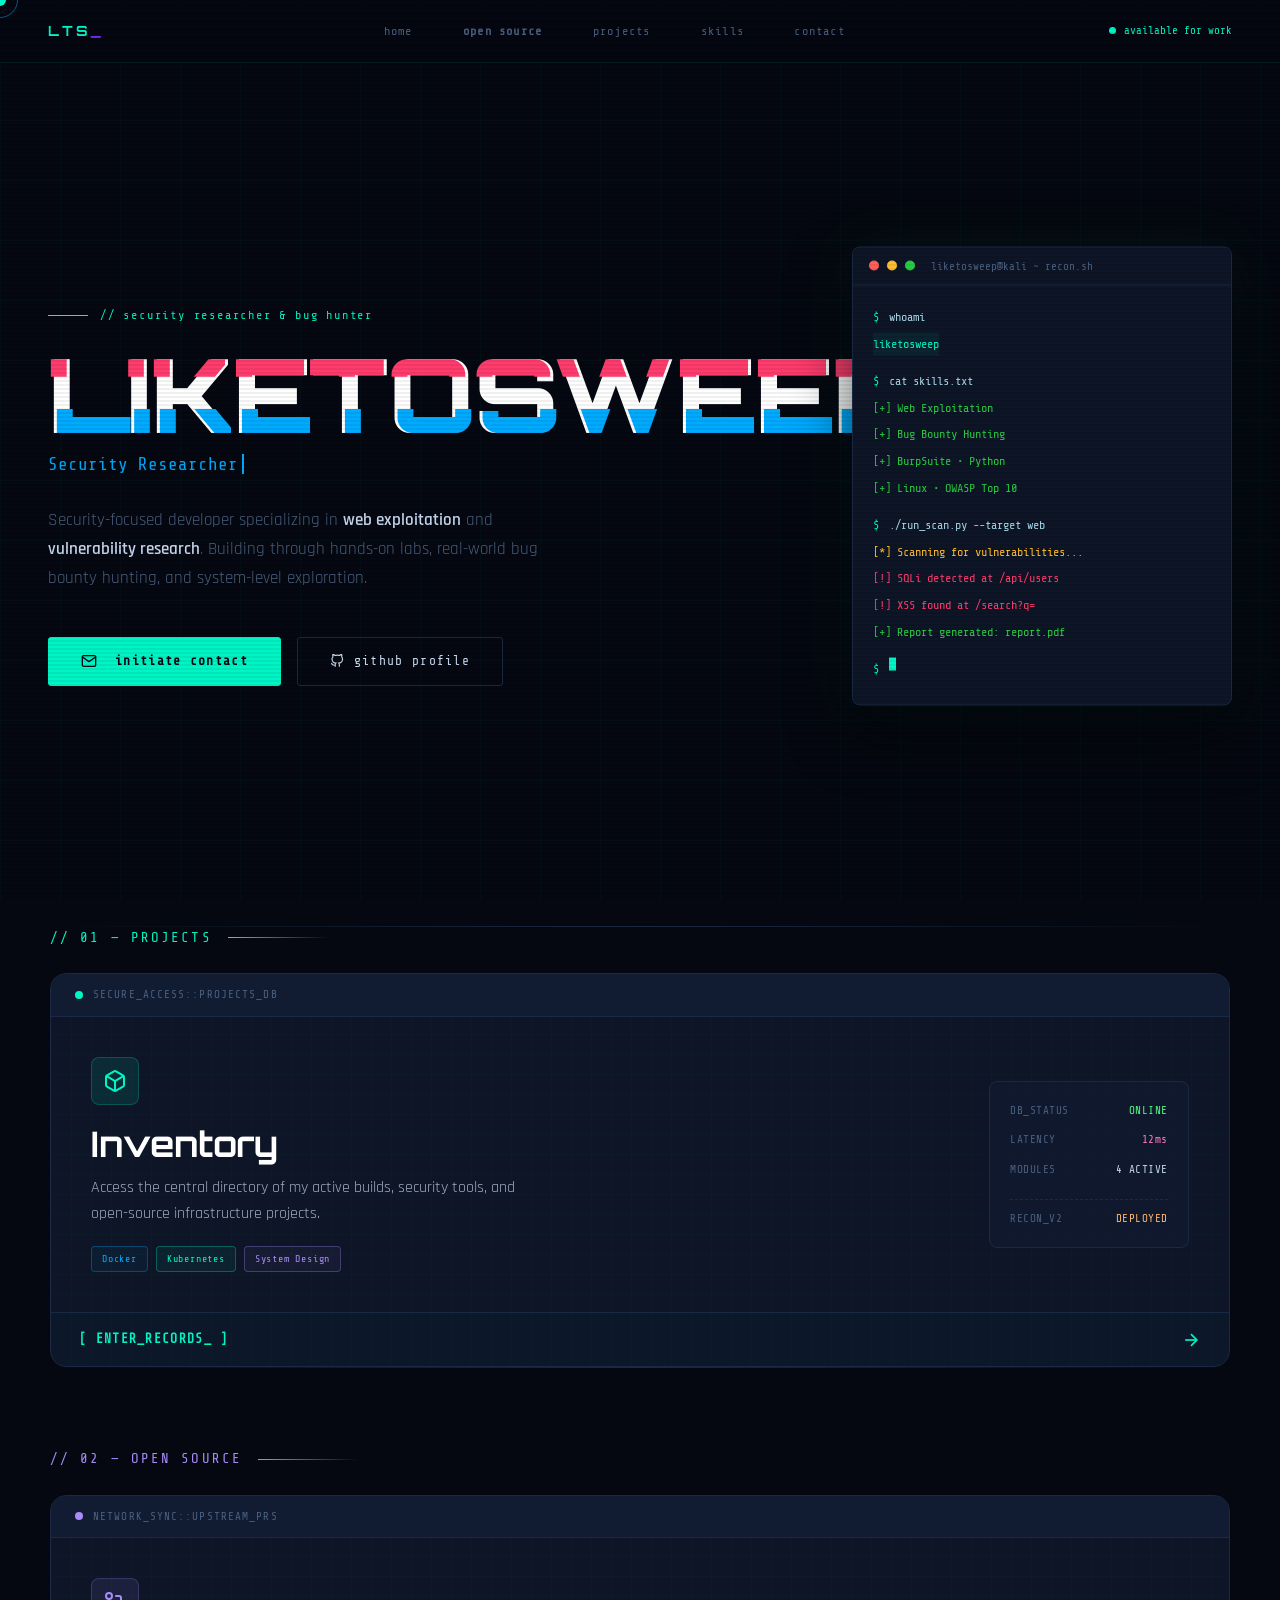
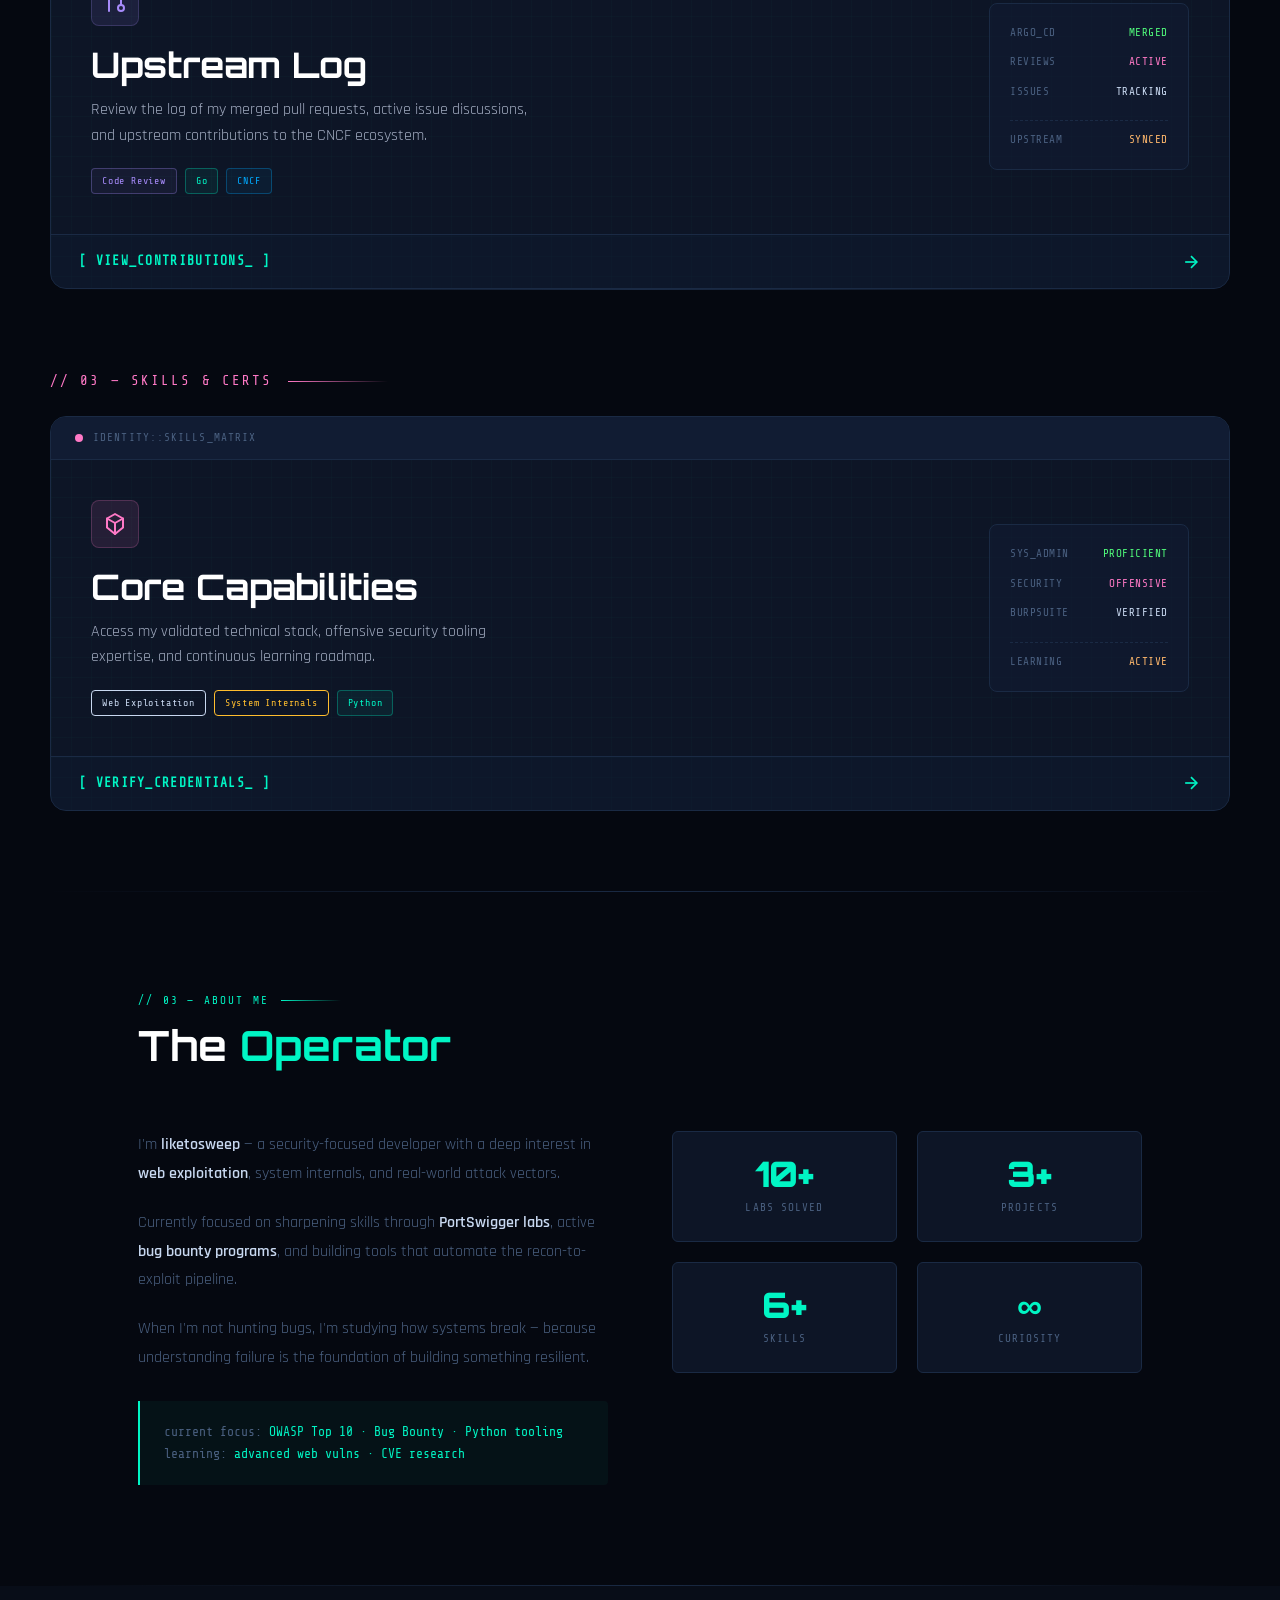
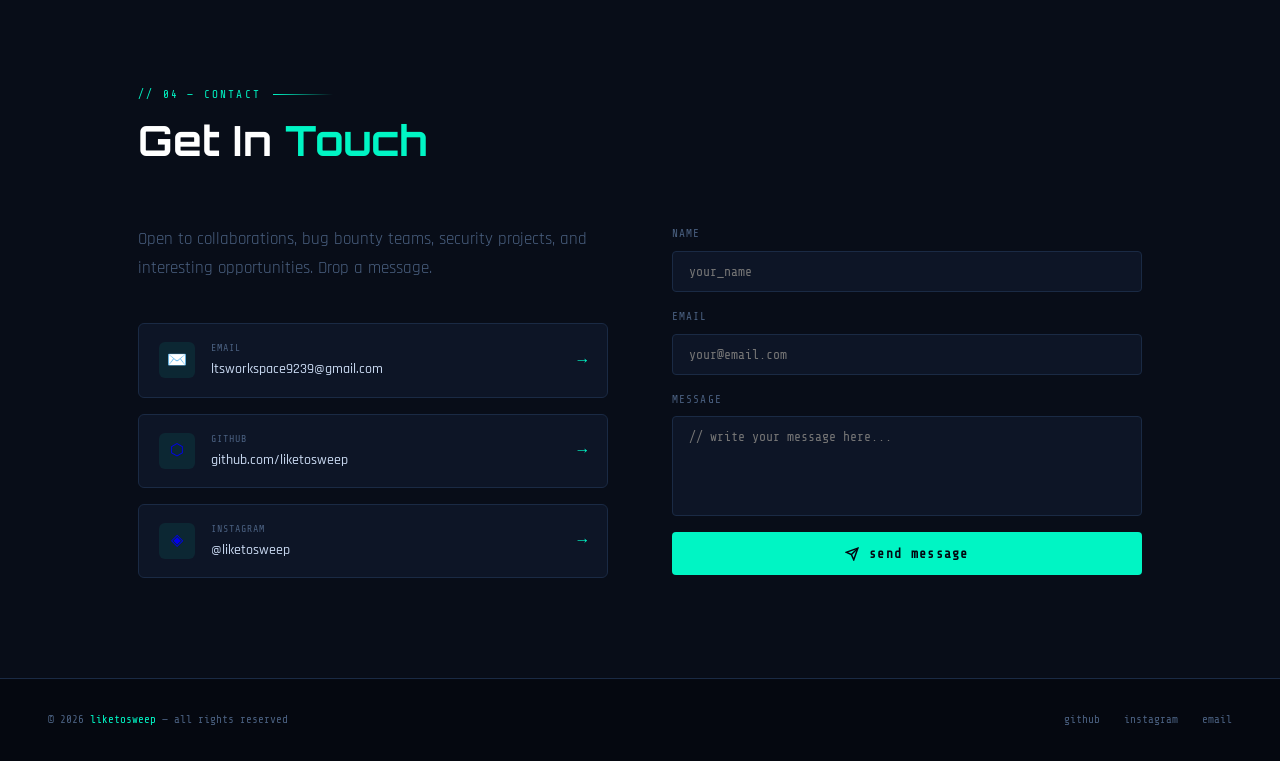
==== commit 696fc94c: "fixed home page" ====
--- a/index.html
+++ b/index.html
@@ -710,7 +710,7 @@
     <li><a href="index.html#home">home</a></li>
     <li><a href="open-source.html" style="color: #bd93f9; font-weight: bold;">open source</a></li>
     <li><a href="project.html">projects</a></li>
-    <li><a href="index.html#skills">skills</a></li>
+    <li><a href="skills.html">skills</a></li>
     <li><a href="index.html#contact">contact</a></li>
   </ul>
   <div class="nav-status">
@@ -732,9 +732,12 @@
       Building through hands-on labs, real-world bug bounty hunting, and system-level exploration.
     </p>
     <div class="hero-btns">
-      <a href="#projects" class="btn btn-primary">
-        <svg width="14" height="14" viewBox="0 0 24 24" fill="none" stroke="currentColor" stroke-width="2.5"><path d="M3 9l9-7 9 7v11a2 2 0 0 1-2 2H5a2 2 0 0 1-2-2z"/><polyline points="9 22 9 12 15 12 15 22"/></svg>
-        view projects
+      <a href="#contact" class="btn btn-primary" style="cursor: none !important;">
+      <svg width="16" height="16" viewBox="0 0 24 24" fill="none" stroke="currentColor" stroke-width="2" stroke-linecap="round" stroke-linejoin="round" style="margin-right: 8px;">
+      <path d="M4 4h16c1.1 0 2 .9 2 2v12c0 1.1-.9 2-2 2H4c-1.1 0-2-.9-2-2V6c0-1.1.9-2 2-2z"></path>
+      <polyline points="22,6 12,13 2,6"></polyline>
+      </svg>
+      initiate contact
       </a>
       <a href="https://github.com/liketosweep" target="_blank" class="btn btn-outline">
         <svg width="14" height="14" viewBox="0 0 24 24" fill="none" stroke="currentColor" stroke-width="2"><path d="M9 19c-5 1.5-5-2.5-7-3m14 6v-3.87a3.37 3.37 0 0 0-.94-2.61c3.14-.35 6.44-1.54 6.44-7A5.44 5.44 0 0 0 20 4.77 5.07 5.07 0 0 0 19.91 1S18.73.65 16 2.48a13.38 13.38 0 0 0-7 0C6.27.65 5.09 1 5.09 1A5.07 5.07 0 0 0 5 4.77a5.44 5.44 0 0 0-1.5 3.78c0 5.42 3.3 6.61 6.44 7A3.37 3.37 0 0 0 9 18.13V22"/></svg>
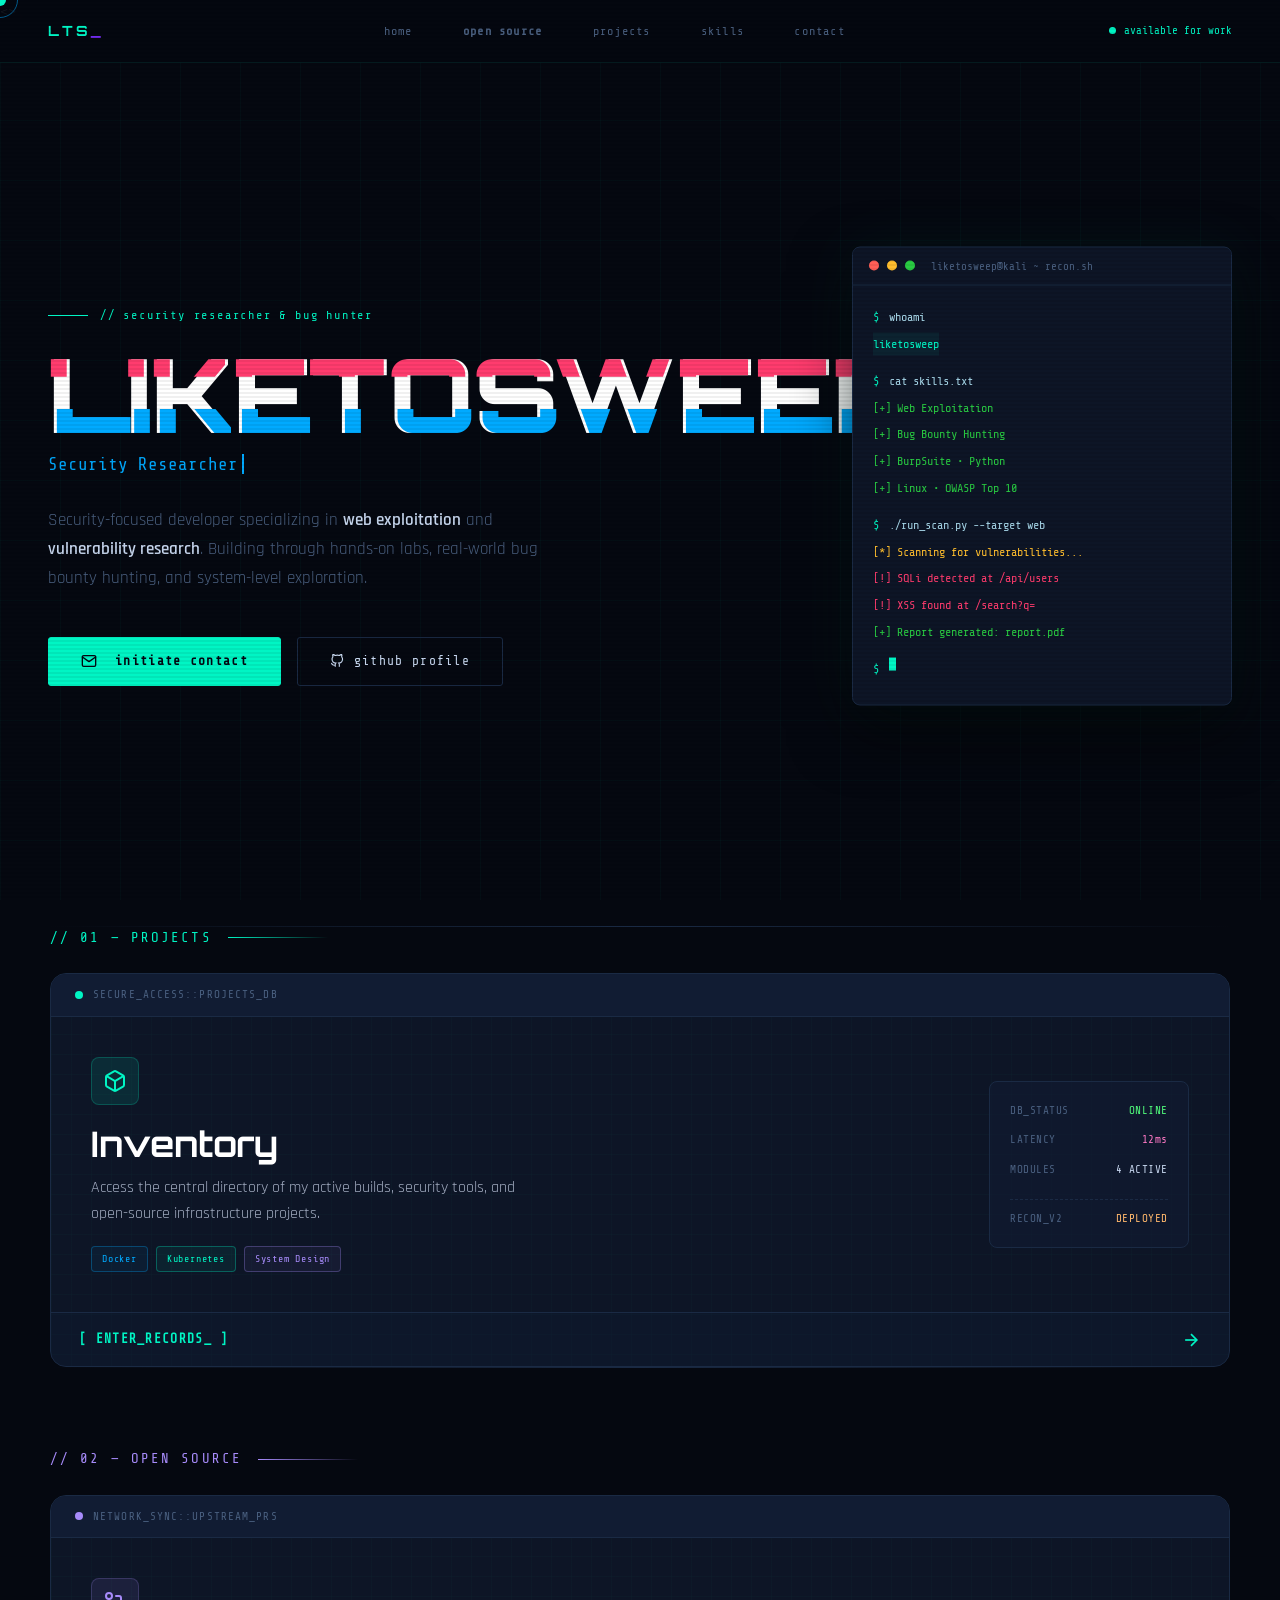
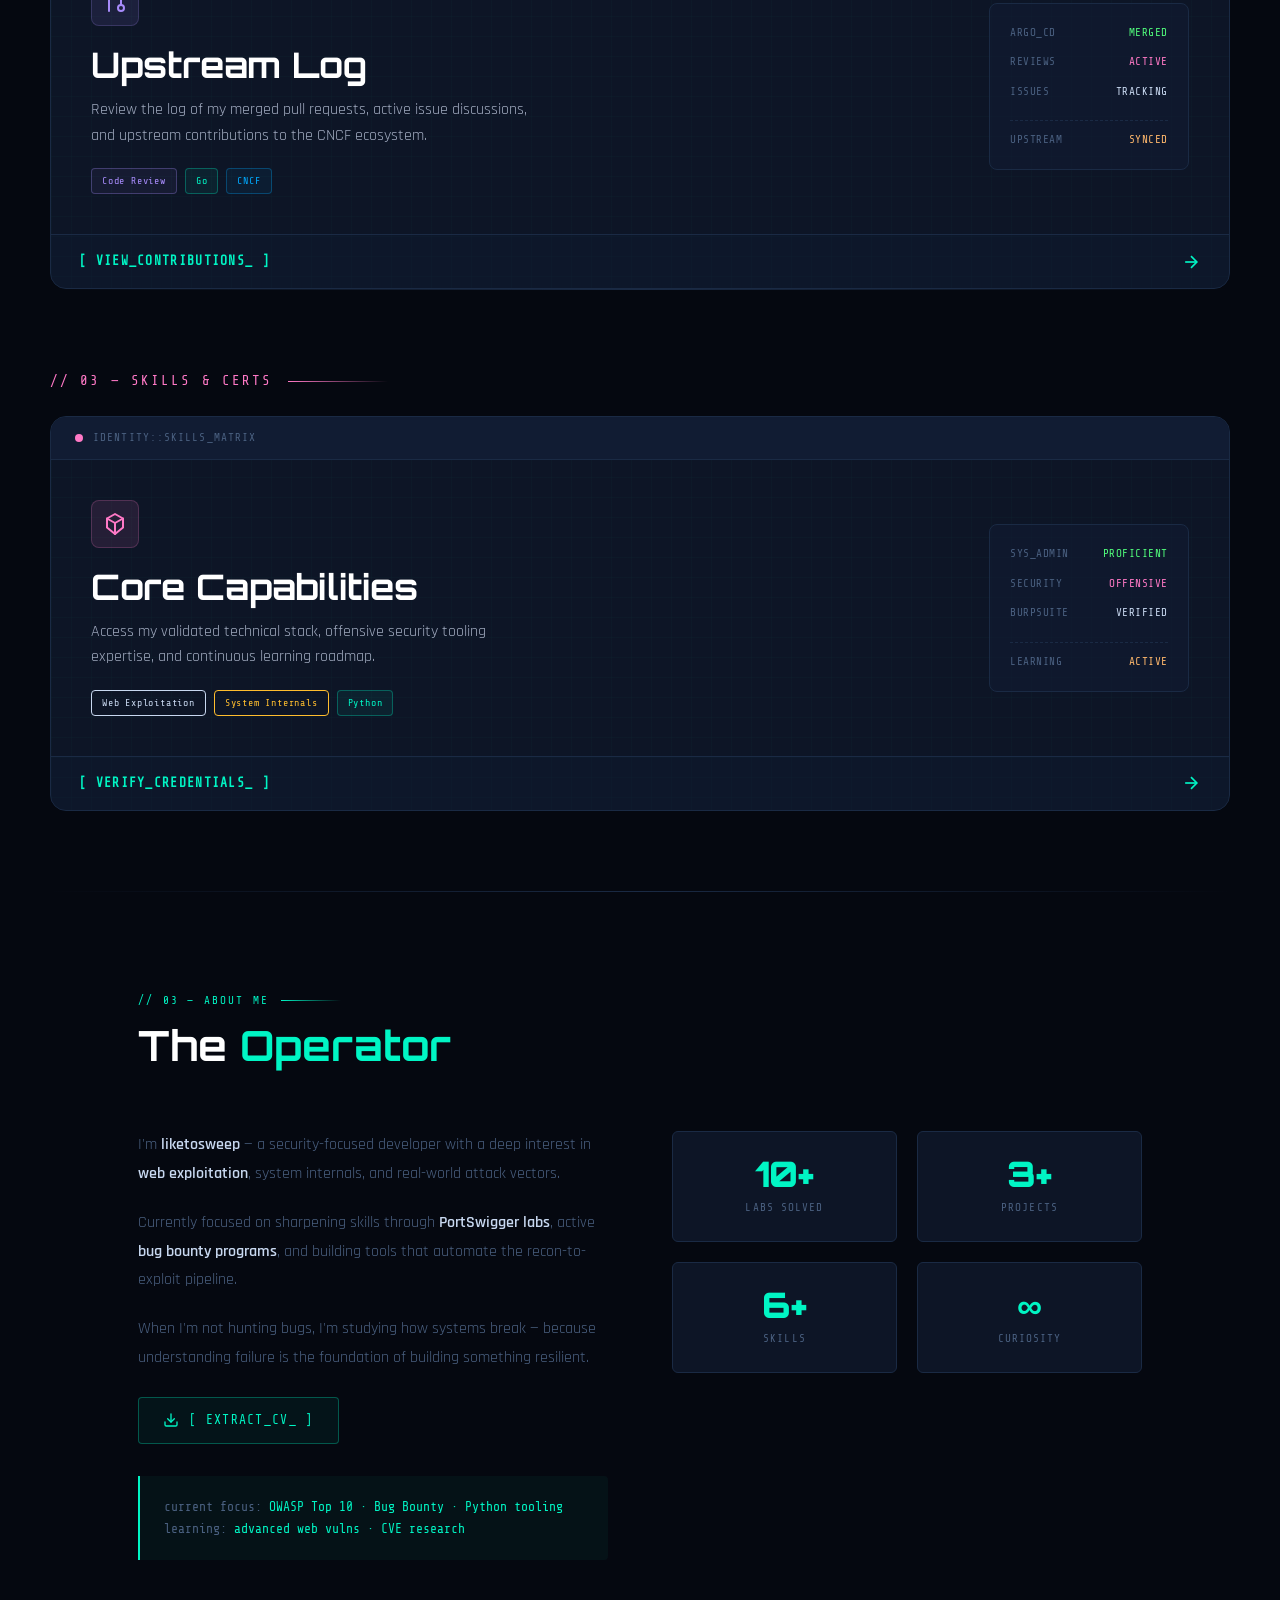
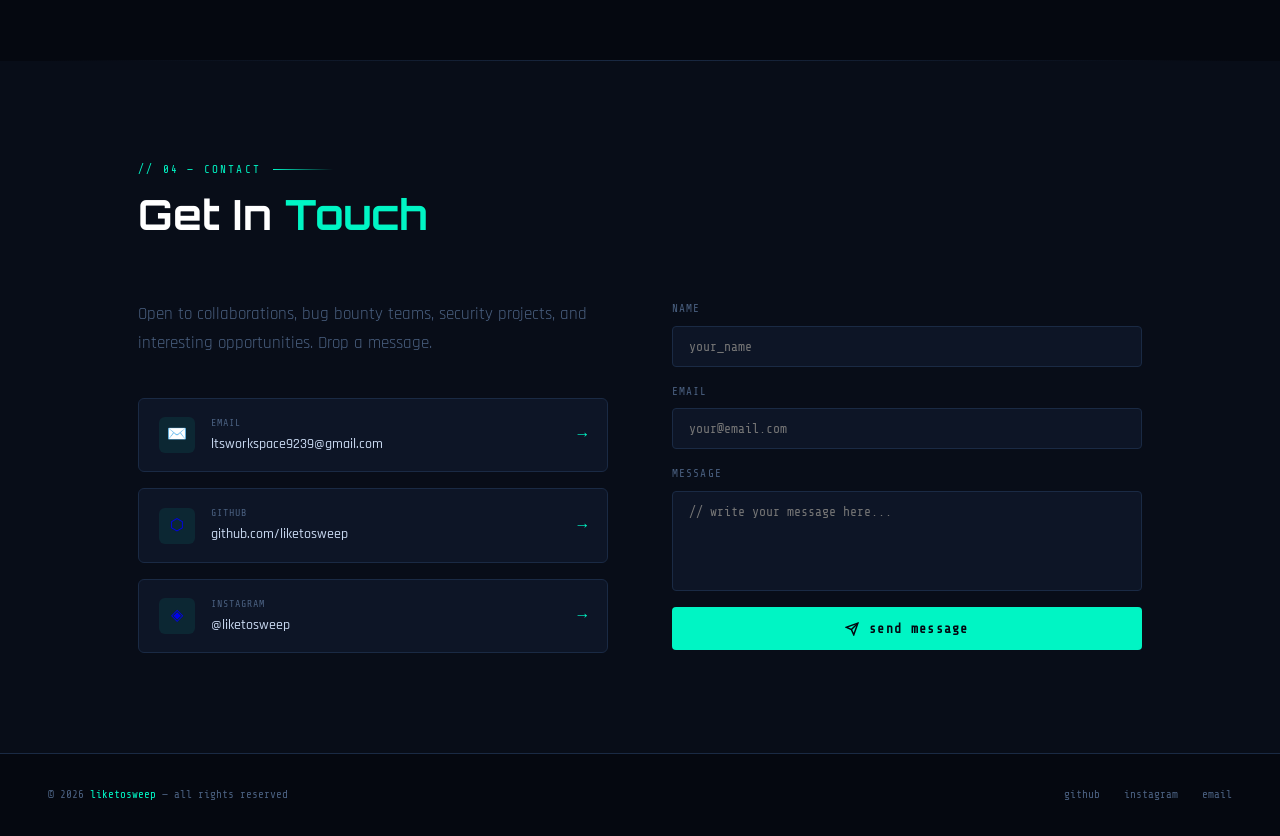
==== commit f17255b0: "added imp files" ====
--- a/index.html
+++ b/index.html
@@ -1193,6 +1193,16 @@
         <p>
           When I'm not hunting bugs, I'm studying how systems break — because understanding failure is the foundation of building something resilient.
         </p>
+        <div style="margin-top: 24px; margin-bottom: 32px;">
+        <a href="resume.pdf" target="_blank" style="display: inline-flex; align-items: center; padding: 12px 24px; font-family: 'Share Tech Mono', monospace; font-size: 13px; color: #00f5c4; background: rgba(0, 245, 196, 0.05); border: 1px solid rgba(0, 245, 196, 0.3); border-radius: 4px; text-decoration: none; letter-spacing: 0.1em; transition: all 0.3s; cursor: none !important;" onmouseover="this.style.background='rgba(0, 245, 196, 0.15)'; this.style.borderColor='#00f5c4';" onmouseout="this.style.background='rgba(0, 245, 196, 0.05)'; this.style.borderColor='rgba(0, 245, 196, 0.3)';">
+        <svg width="16" height="16" viewBox="0 0 24 24" fill="none" stroke="currentColor" stroke-width="2" stroke-linecap="round" stroke-linejoin="round" style="margin-right: 10px;">
+        <path d="M21 15v4a2 2 0 0 1-2 2H5a2 2 0 0 1-2-2v-4"></path>
+        <polyline points="7 10 12 15 17 10"></polyline>
+        <line x1="12" y1="15" x2="12" y2="3"></line>
+        </svg>
+        [ EXTRACT_CV_ ]
+        </a>
+        </div>
         <div class="highlight-box">
           <span>current focus: </span>OWASP Top 10 · Bug Bounty · Python tooling<br>
           <span>learning: </span>advanced web vulns · CVE research
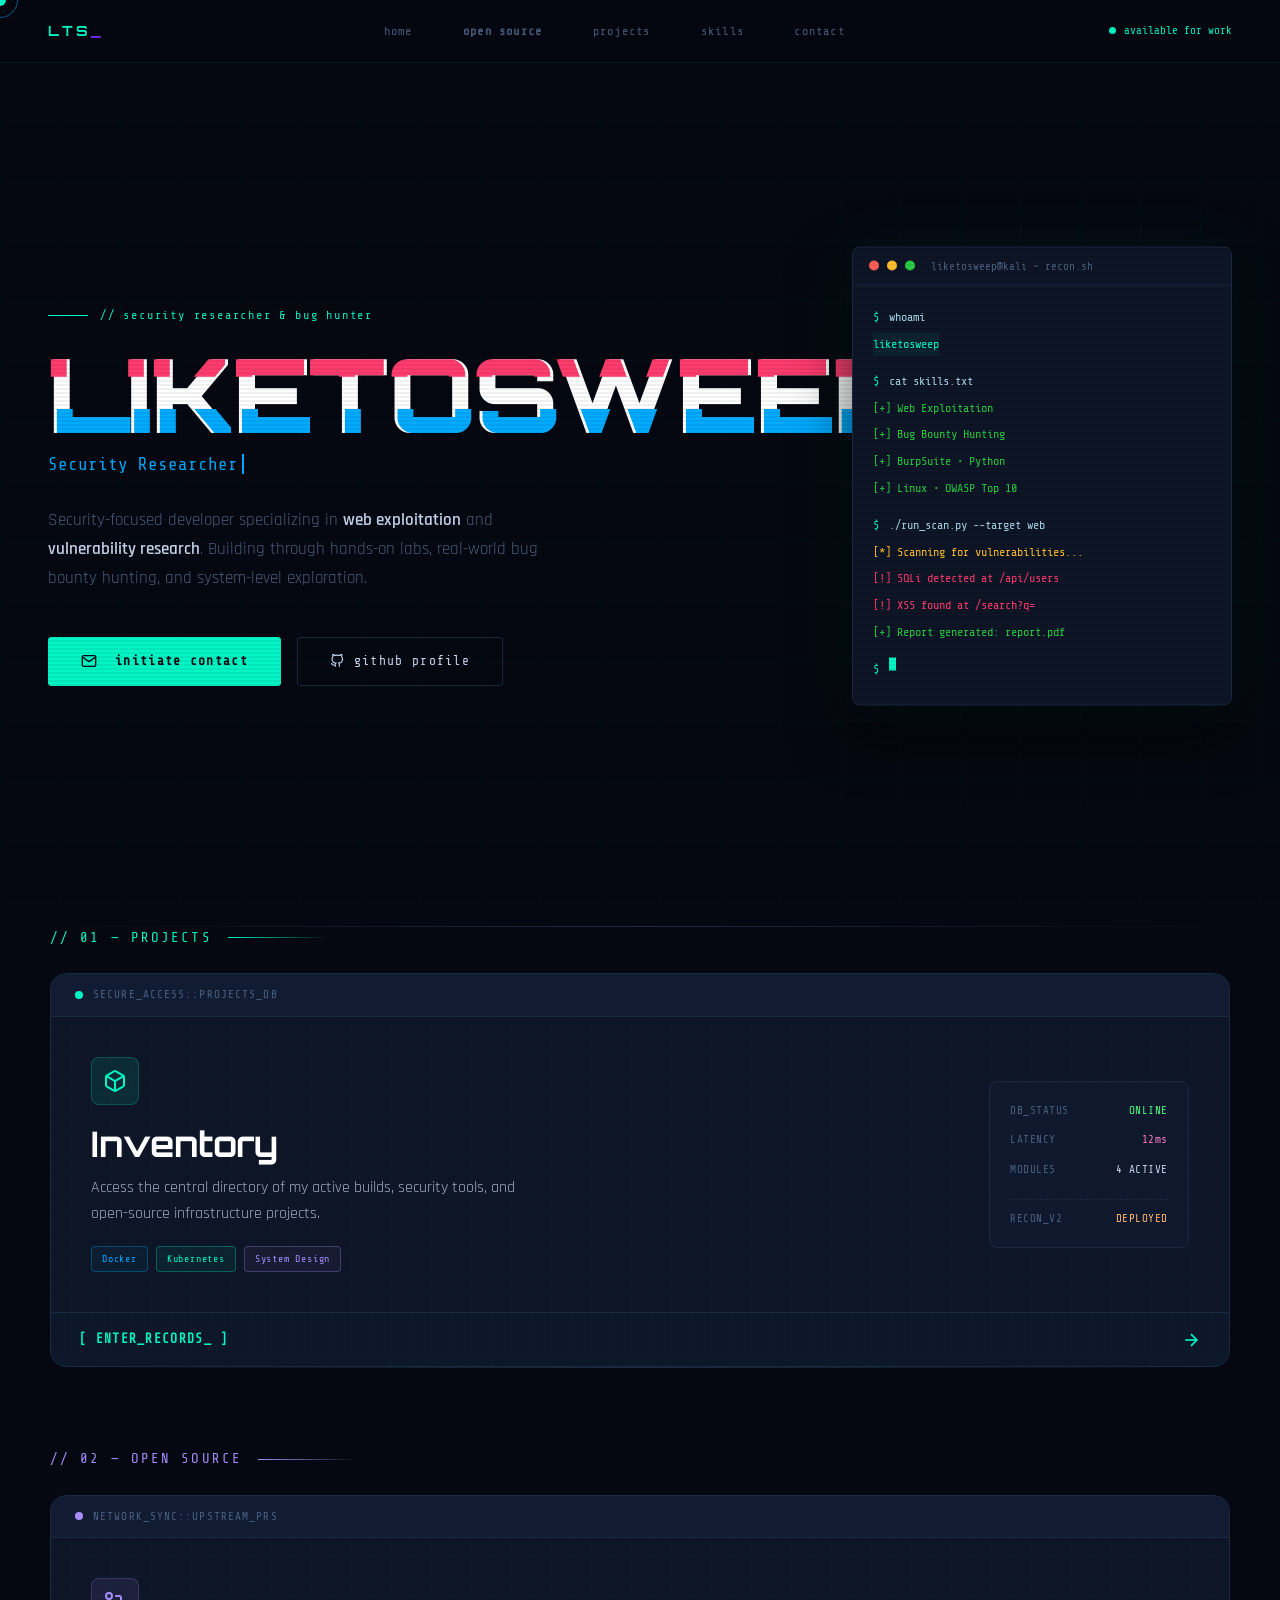
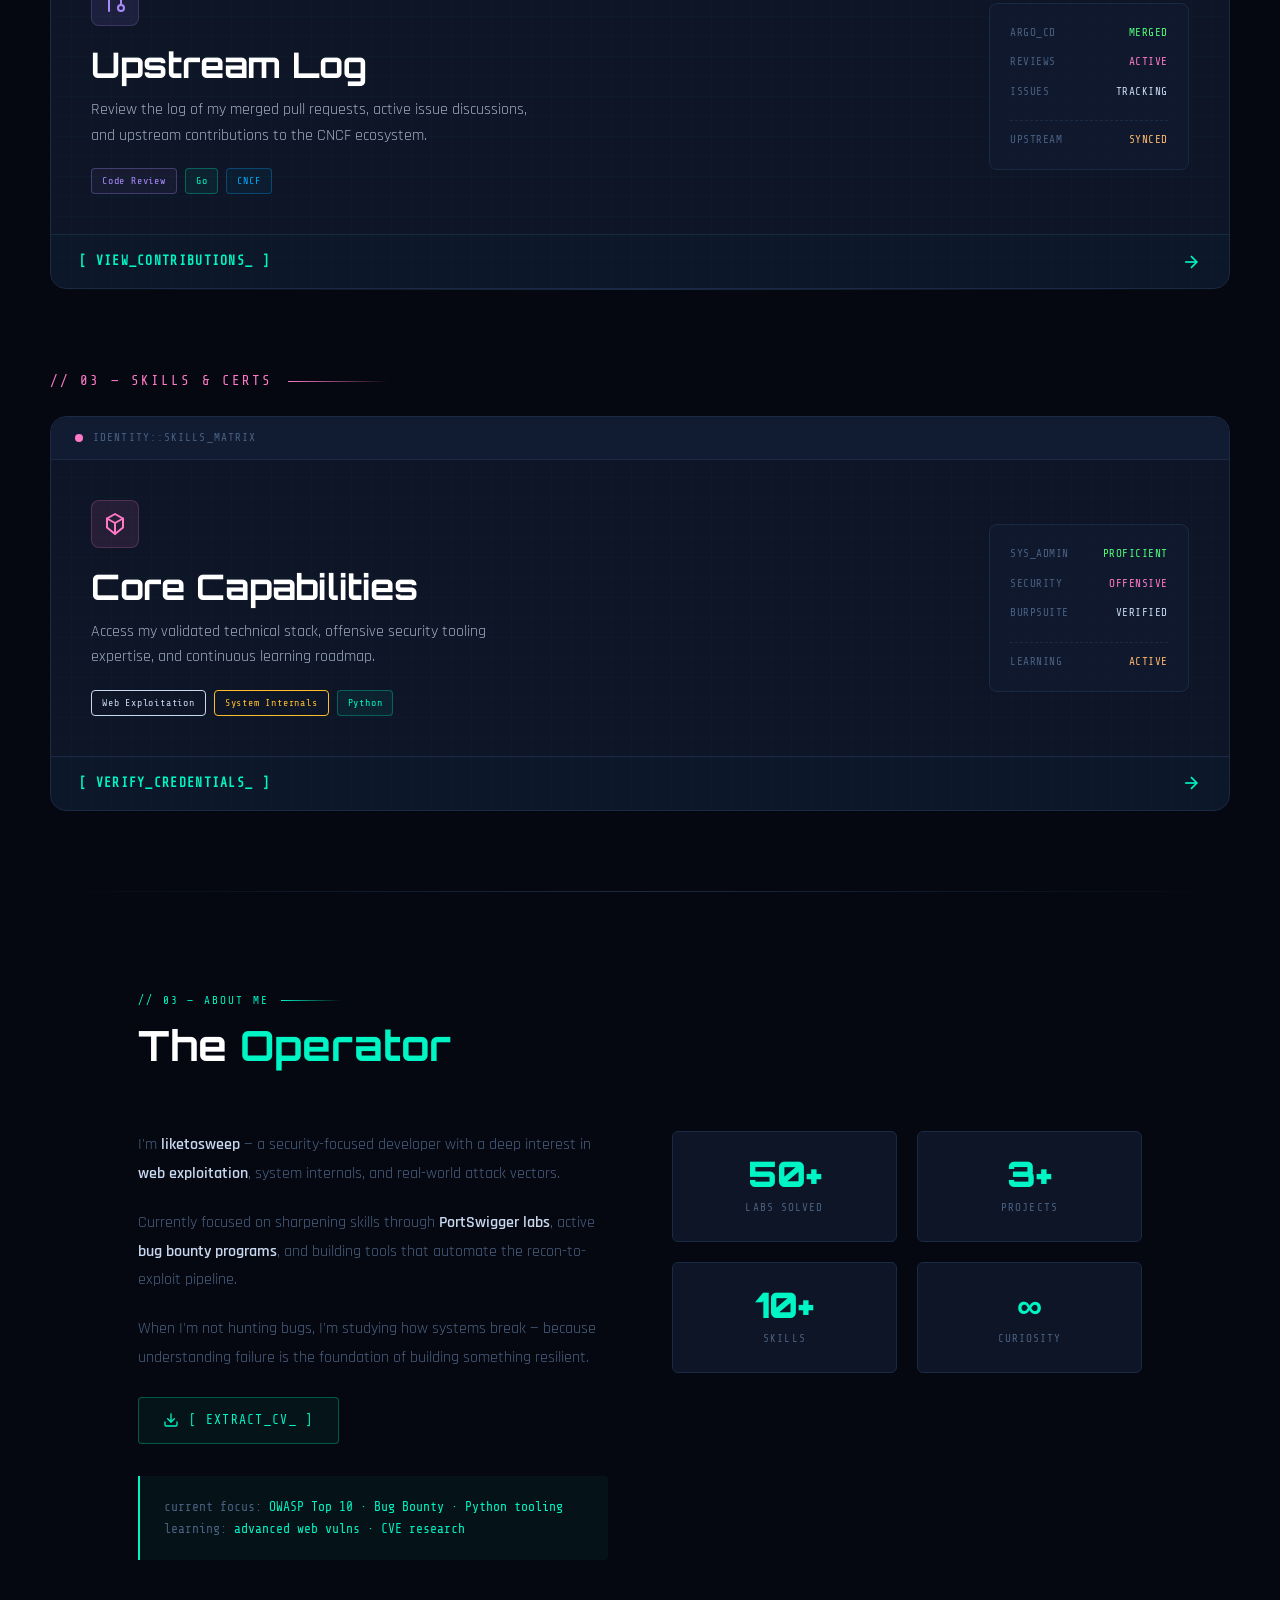
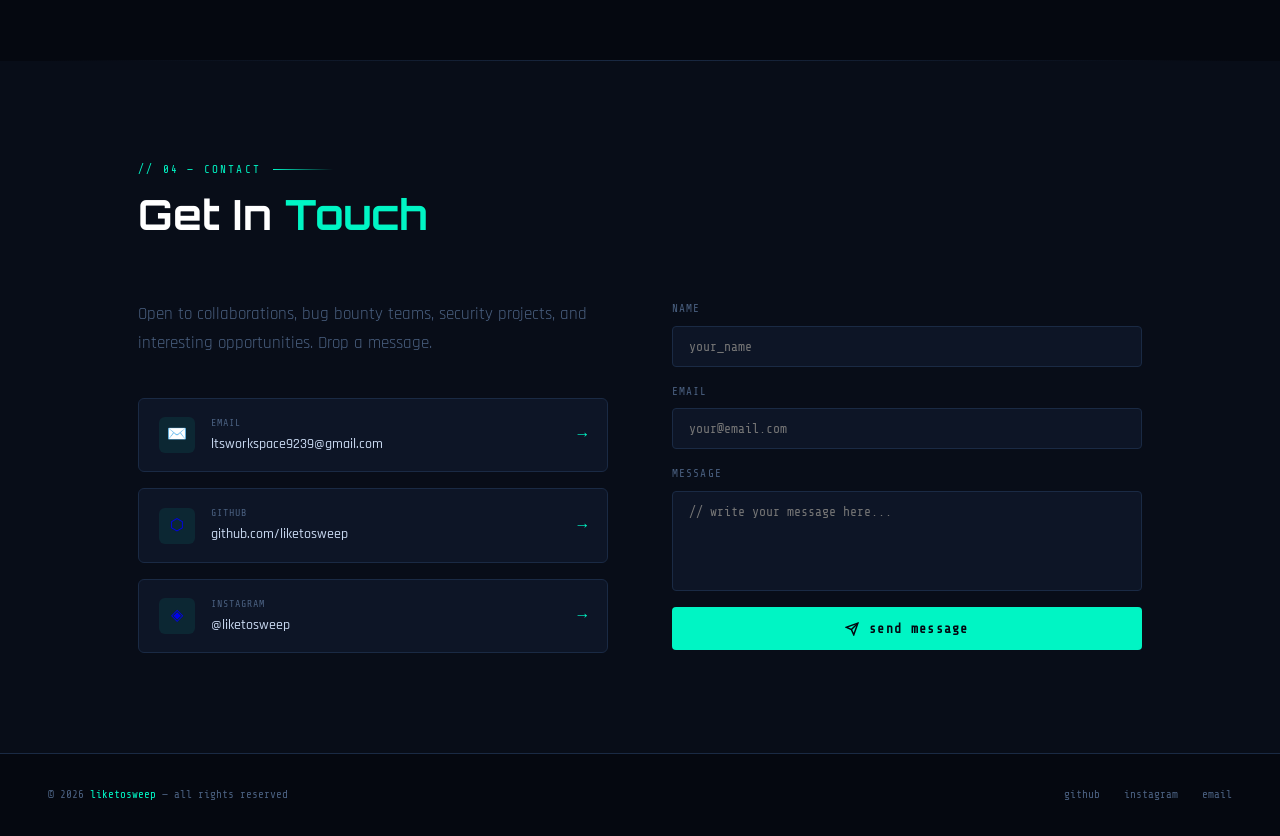
==== commit 685cdf61: "updated merged repo" ====
--- a/index.html
+++ b/index.html
@@ -1210,7 +1210,7 @@
       </div>
       <div class="about-stats fade-in" style="transition-delay:0.15s">
         <div class="stat-box">
-          <div class="stat-number">10+</div>
+          <div class="stat-number">50+</div>
           <div class="stat-label">Labs Solved</div>
         </div>
         <div class="stat-box">
@@ -1218,7 +1218,7 @@
           <div class="stat-label">Projects</div>
         </div>
         <div class="stat-box">
-          <div class="stat-number">6+</div>
+          <div class="stat-number">10+</div>
           <div class="stat-label">Skills</div>
         </div>
         <div class="stat-box">
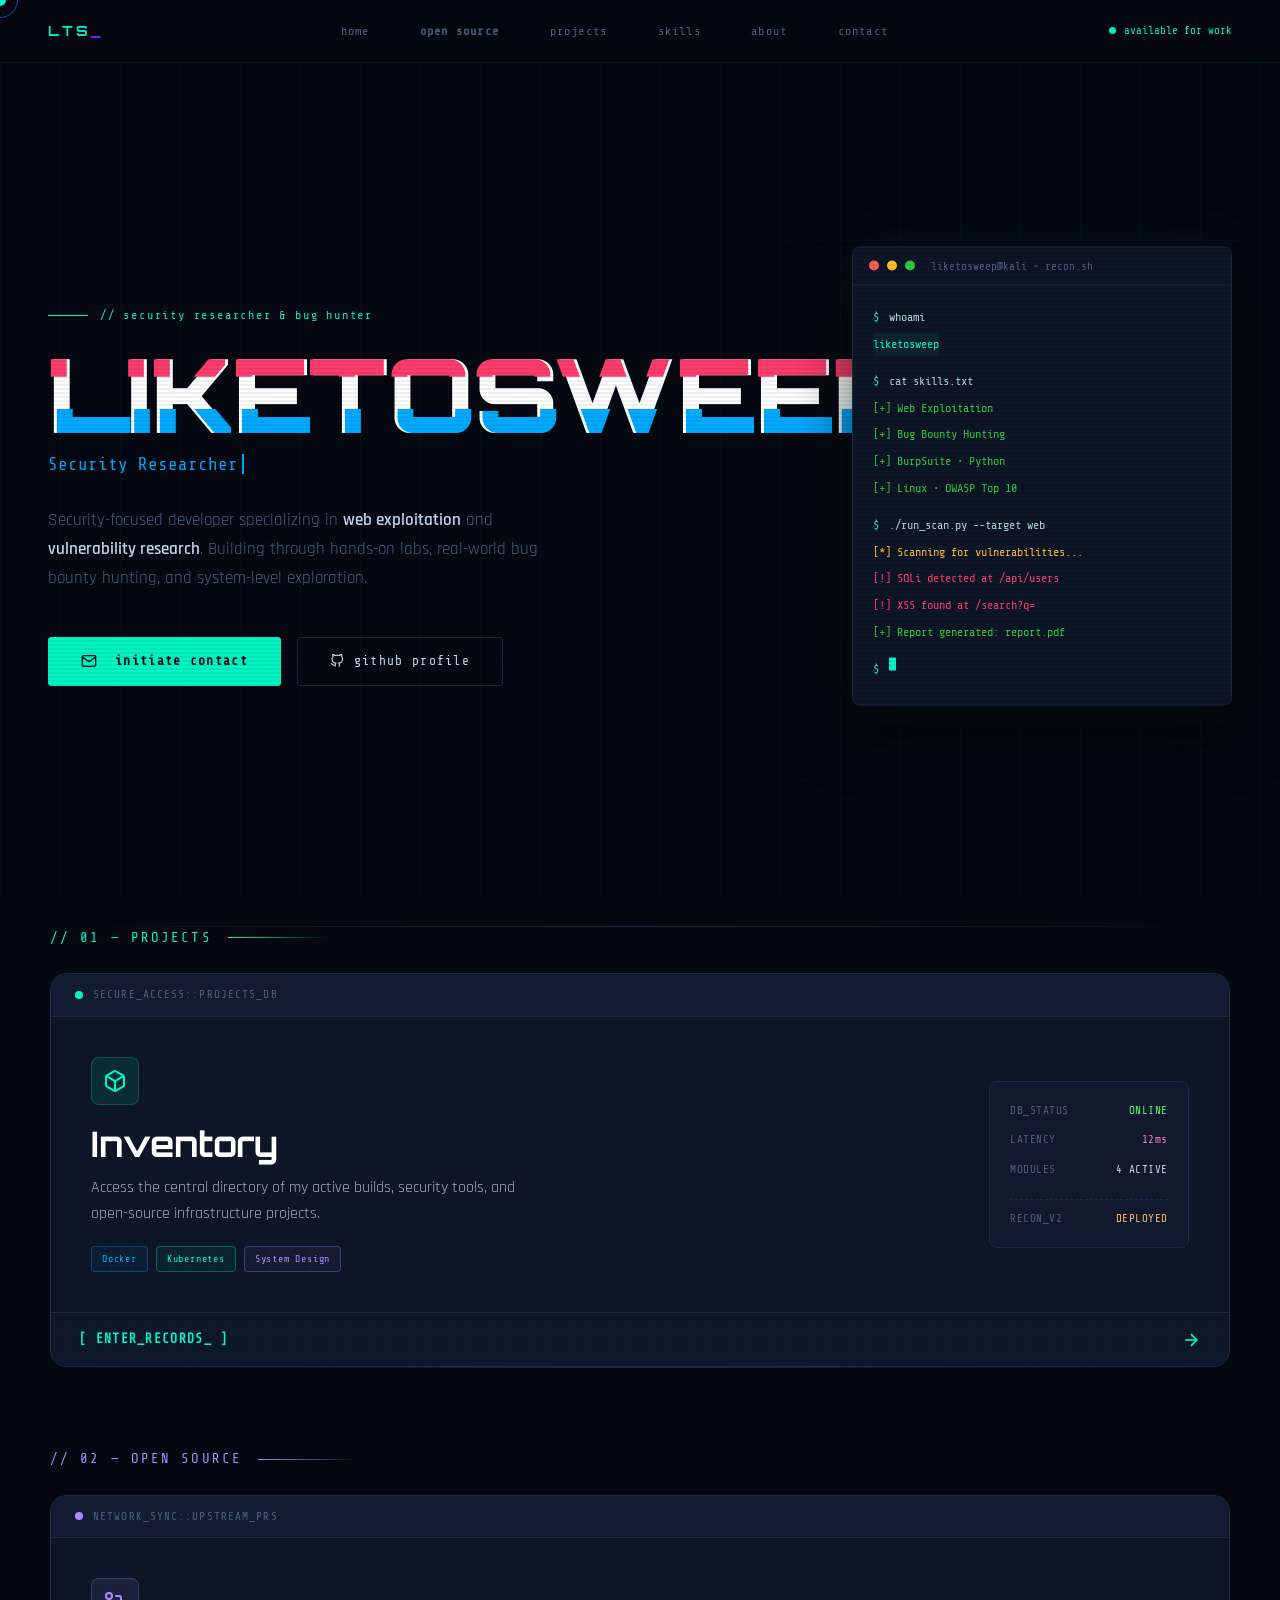
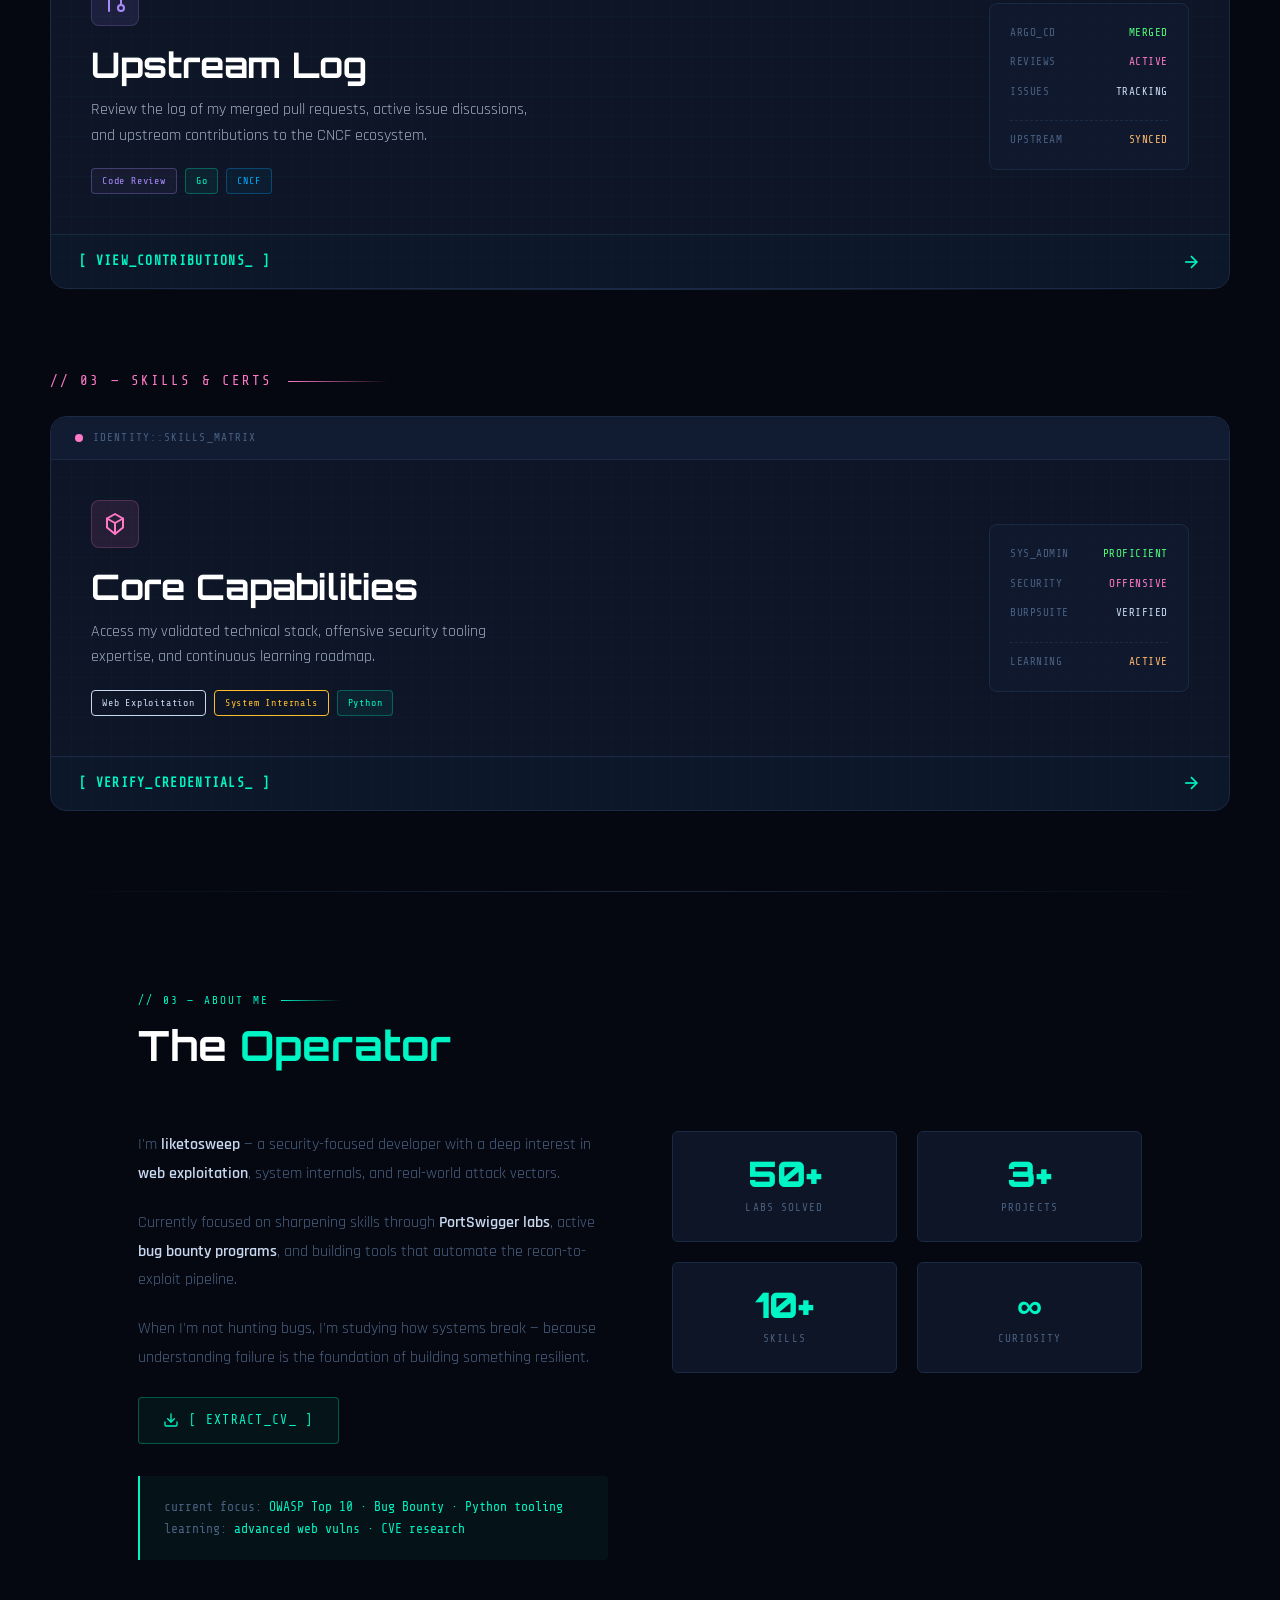
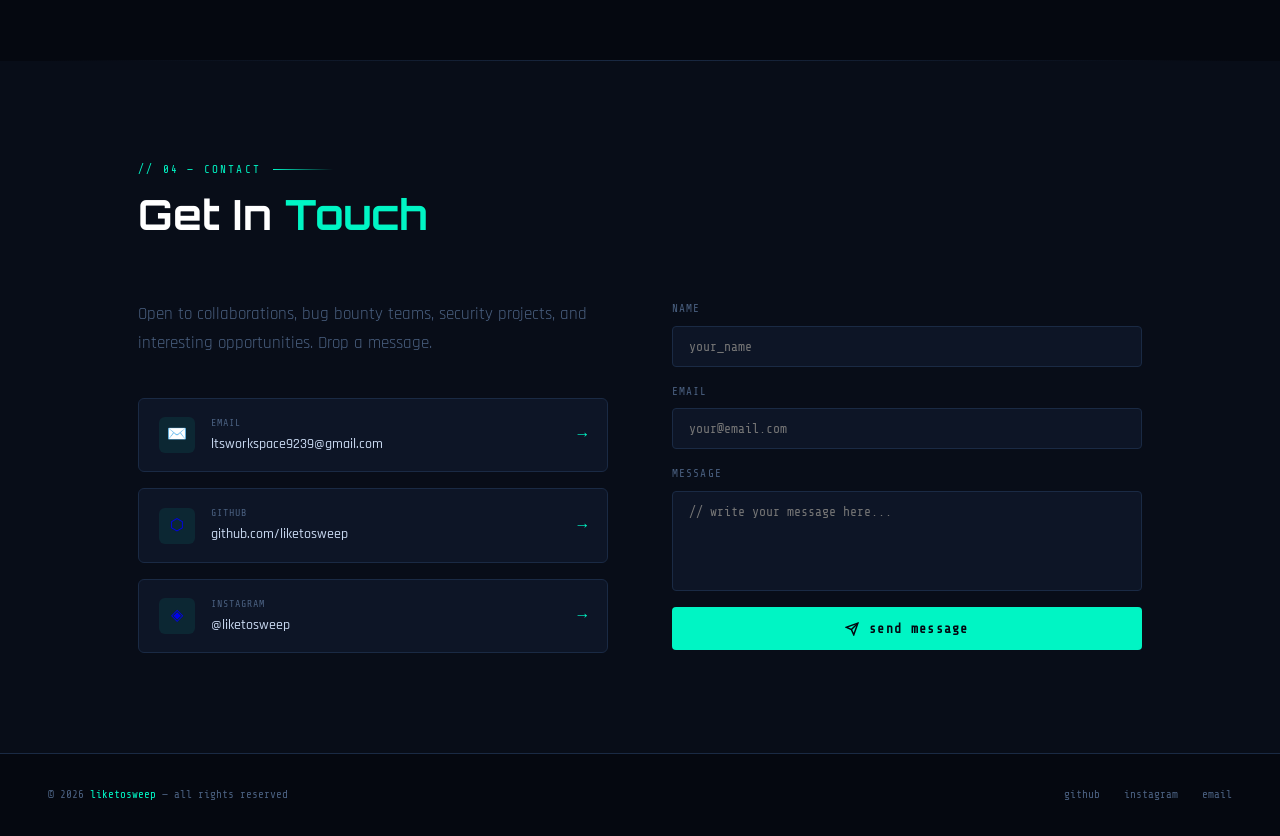
==== commit 763b05aa: "minor upgrades" ====
--- a/index.html
+++ b/index.html
@@ -711,6 +711,7 @@
     <li><a href="open-source.html" style="color: #bd93f9; font-weight: bold;">open source</a></li>
     <li><a href="project.html">projects</a></li>
     <li><a href="skills.html">skills</a></li>
+    <li><a href="index.html#about">about</a></li>
     <li><a href="index.html#contact">contact</a></li>
   </ul>
   <div class="nav-status">
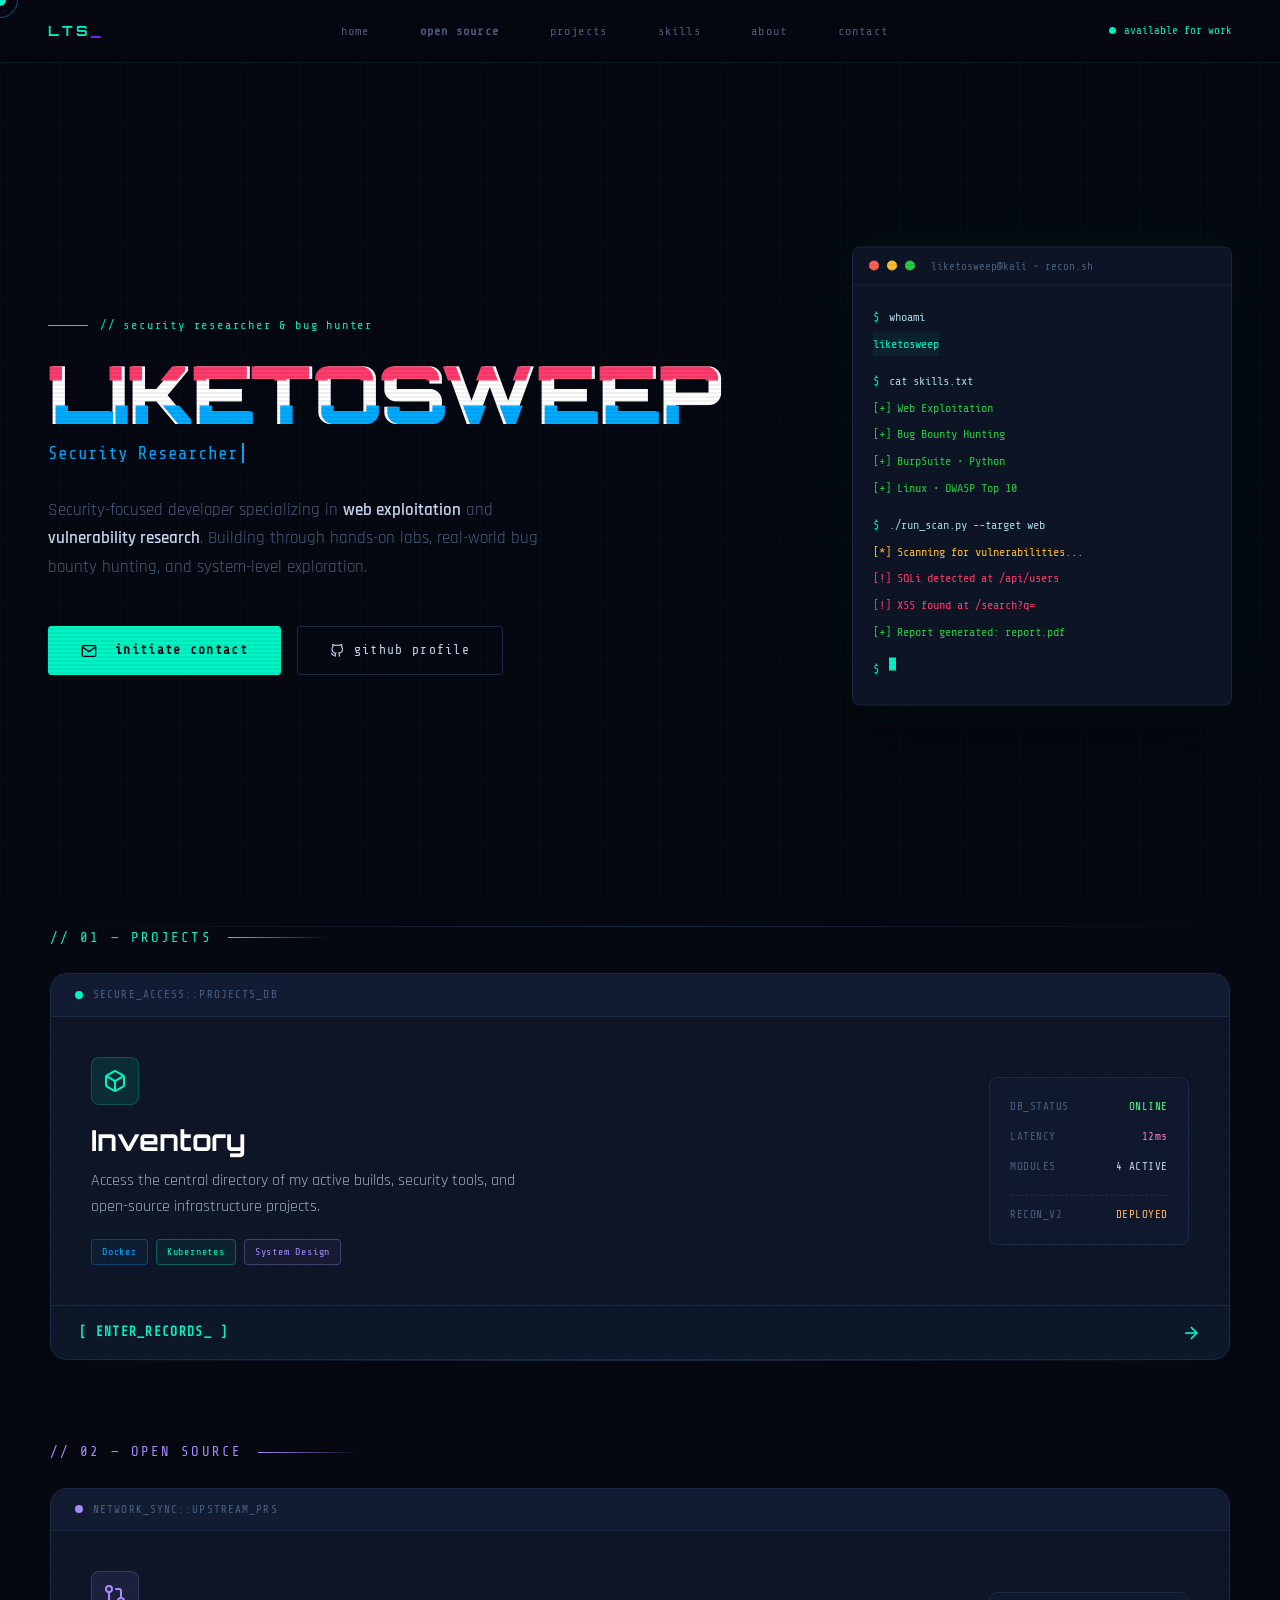
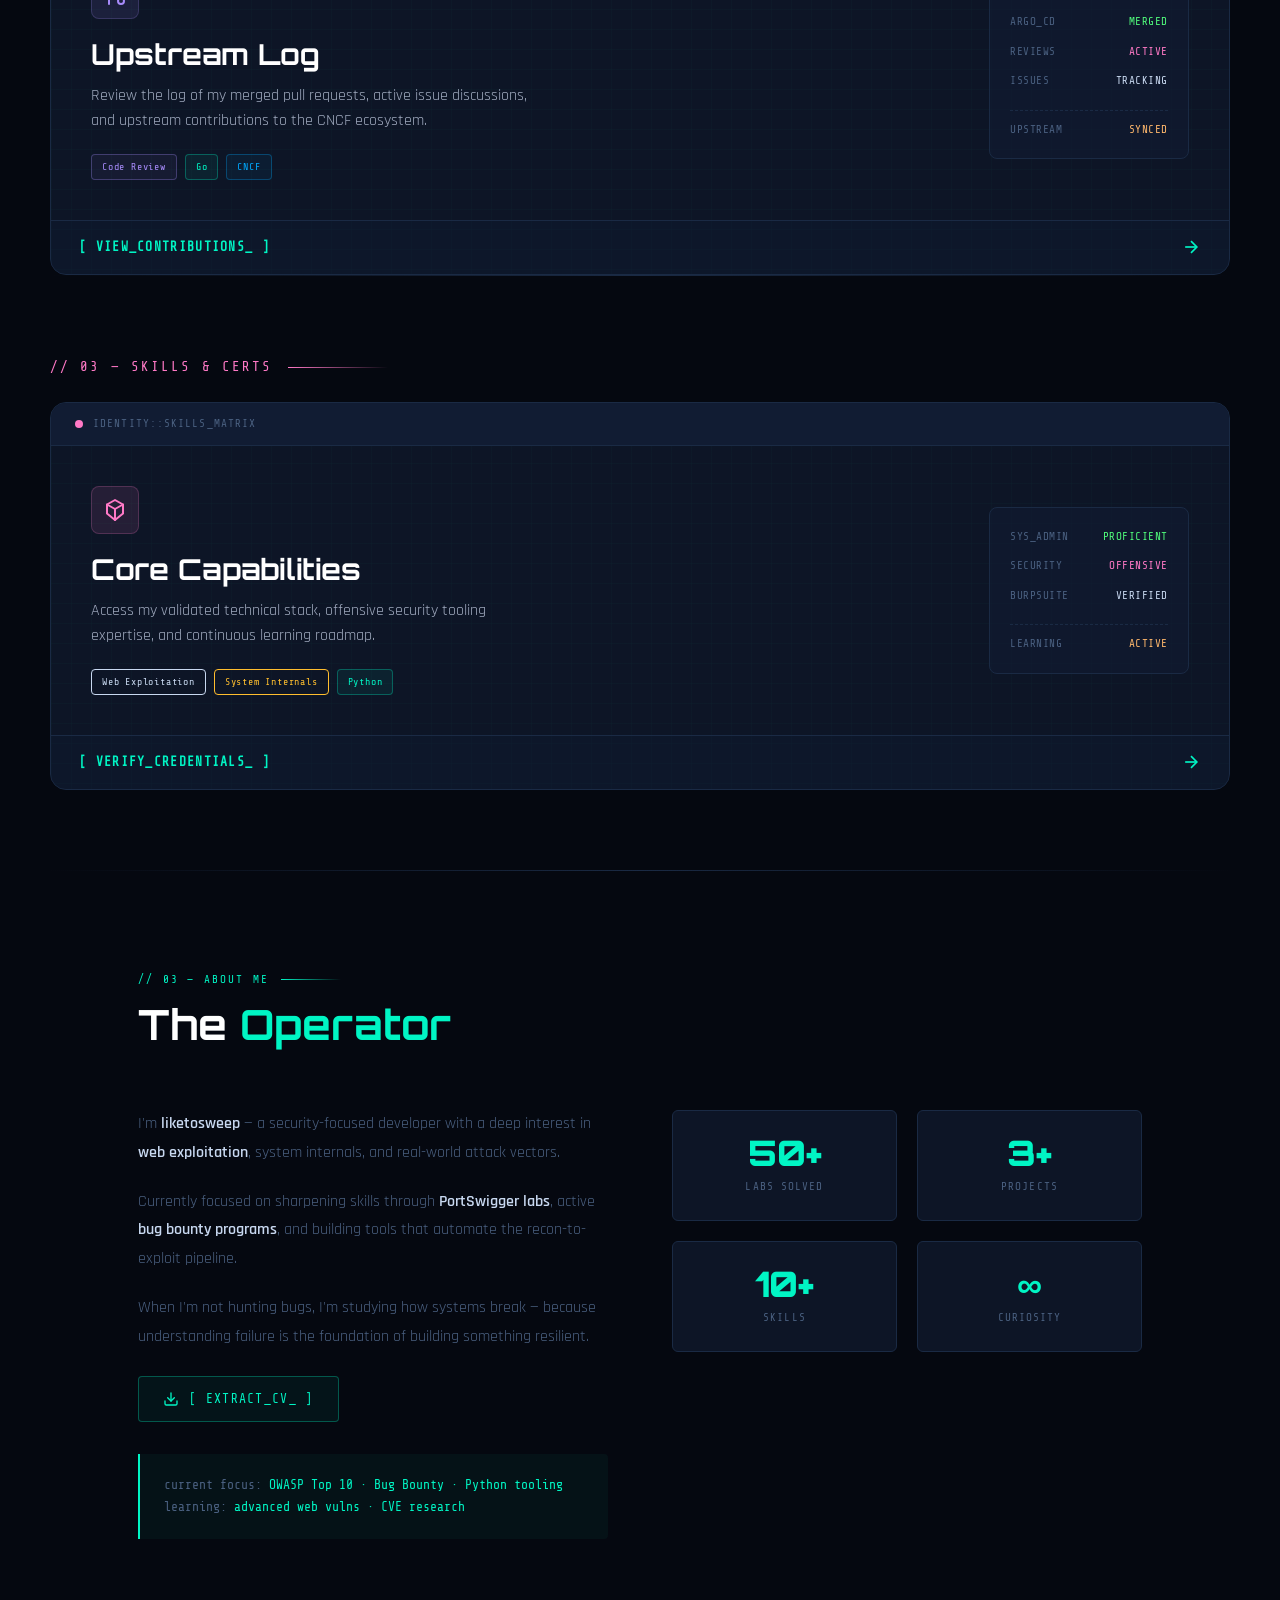
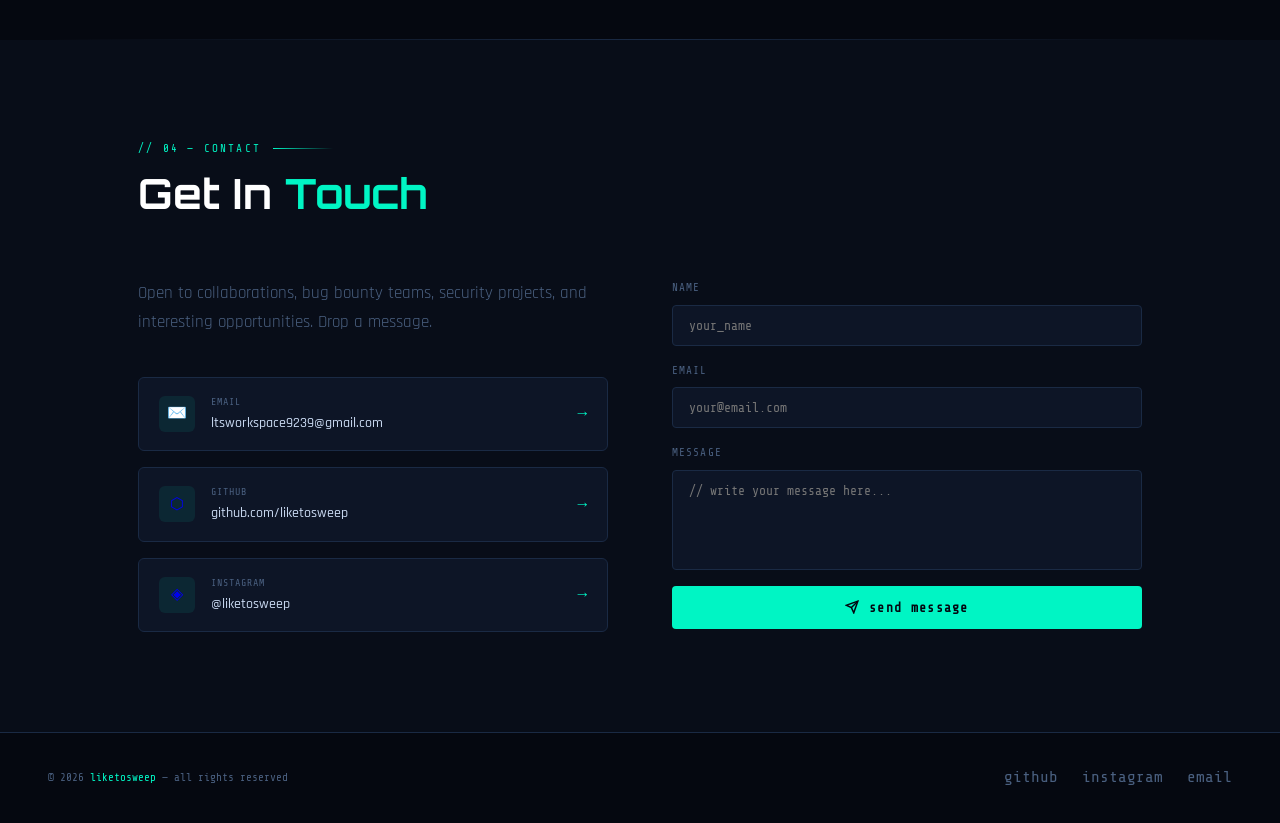
==== commit ce6bbf44: "added mobile visual fix" ====
--- a/index.html
+++ b/index.html
@@ -7,6 +7,7 @@
 <link rel="preconnect" href="https://fonts.googleapis.com">
 <link rel="preconnect" href="https://fonts.gstatic.com" crossorigin>
 <link href="https://fonts.googleapis.com/css2?family=Share+Tech+Mono&family=Rajdhani:wght@300;400;500;600;700&family=Orbitron:wght@400;700;900&display=swap" rel="stylesheet">
+<link rel="stylesheet" href="css/mobile.css"/>
 <style>
   *, *::before, *::after { margin: 0; padding: 0; box-sizing: border-box; }
 
@@ -1379,5 +1380,6 @@
     });
   }, { passive: true });
 </script>
+<script src="mobile-nav.js"></script>
 </body>
 </html>
--- a/css/mobile.css
+++ b/css/mobile.css
@@ -0,0 +1,340 @@
+/* ============================================================
+   mobile.css — Drop-in responsive fix for liketosweep.github.io
+   Add this AFTER your existing stylesheet links in every HTML file:
+   <link rel="stylesheet" href="css/mobile.css">
+   ============================================================ */
+
+/* ── 0. VIEWPORT SAFETY (belt-and-suspenders) ────────────────
+   Also add this inside <head> of every HTML if missing:
+   <meta name="viewport" content="width=device-width, initial-scale=1.0">
+   ─────────────────────────────────────────────────────────── */
+*, *::before, *::after {
+  box-sizing: border-box;
+}
+
+html {
+  overflow-x: hidden;
+  scroll-behavior: smooth;
+}
+
+body {
+  overflow-x: hidden;
+  min-width: 0;
+}
+
+/* ── 1. NAV — hamburger on mobile ────────────────────────────*/
+
+/* Hamburger button (hidden on desktop) */
+.hamburger {
+  display: none;
+  flex-direction: column;
+  justify-content: center;
+  align-items: center;
+  gap: 5px;
+  width: 40px;
+  height: 40px;
+  background: transparent;
+  border: 1px solid currentColor;
+  cursor: pointer;
+  z-index: 1001;
+  opacity: 0.8;
+  flex-shrink: 0;
+}
+
+.hamburger span {
+  display: block;
+  width: 22px;
+  height: 2px;
+  background: currentColor;
+  transition: all 0.3s ease;
+  transform-origin: center;
+}
+
+/* Animate to X when open */
+.hamburger.open span:nth-child(1) { transform: translateY(7px) rotate(45deg); }
+.hamburger.open span:nth-child(2) { opacity: 0; transform: scaleX(0); }
+.hamburger.open span:nth-child(3) { transform: translateY(-7px) rotate(-45deg); }
+
+/* ── 2. TYPOGRAPHY SCALING ───────────────────────────────────*/
+
+/* Fluid type: clamp(min, preferred, max) */
+h1, .hero-name, .hero-title {
+  font-size: clamp(1.8rem, 8vw, 5rem) !important;
+  line-height: 1.1;
+  word-break: break-word;
+}
+
+h2 {
+  font-size: clamp(1.4rem, 5vw, 2.5rem) !important;
+}
+
+h3 {
+  font-size: clamp(1.1rem, 4vw, 1.8rem) !important;
+}
+
+p, li, a {
+  font-size: clamp(0.85rem, 3vw, 1rem);
+}
+
+/* ── 3. IMAGES & MEDIA ───────────────────────────────────────*/
+img, video, iframe, embed, object {
+  max-width: 100%;
+  height: auto;
+}
+
+/* ── TABLET: 768px and below ─────────────────────────────────*/
+@media (max-width: 768px) {
+
+  /* --- NAV --- */
+  nav,
+  .navbar,
+  header nav {
+    position: fixed;
+    top: 0;
+    left: 0;
+    right: 0;
+    z-index: 999;
+    display: flex;
+    align-items: center;
+    justify-content: space-between;
+    padding: 0.75rem 1.25rem;
+    width: 100%;
+  }
+
+  .hamburger {
+    display: flex;
+  }
+
+  /* Nav link list: hidden by default on mobile, slides in */
+  .nav-links,
+  nav ul,
+  .navbar ul,
+  header ul {
+    position: fixed;
+    top: 0;
+    right: -100%;
+    width: min(75vw, 280px);
+    height: 100dvh;
+    padding: 5rem 2rem 2rem;
+    flex-direction: column;
+    gap: 1.5rem;
+    z-index: 1000;
+    transition: right 0.35s cubic-bezier(0.4, 0, 0.2, 1);
+    overflow-y: auto;
+    /* inherits your site's background — override if needed */
+    background: inherit;
+    border-left: 1px solid rgba(255,255,255,0.1);
+  }
+
+  /* When mobile nav is open */
+  .nav-links.open,
+  nav ul.open,
+  .navbar ul.open,
+  header ul.open {
+    right: 0;
+  }
+
+  /* Overlay behind open nav */
+  .nav-overlay {
+    display: none;
+    position: fixed;
+    inset: 0;
+    background: rgba(0,0,0,0.5);
+    z-index: 998;
+    backdrop-filter: blur(2px);
+  }
+  .nav-overlay.open {
+    display: block;
+  }
+
+  nav li,
+  .nav-links li {
+    list-style: none;
+  }
+
+  nav a,
+  .nav-links a {
+    font-size: 1.1rem;
+    display: block;
+    padding: 0.5rem 0;
+    letter-spacing: 0.05em;
+  }
+
+  /* --- HERO / LANDING SECTION --- */
+  section:first-of-type,
+  .hero,
+  #home,
+  .landing {
+    padding: 6rem 1.25rem 3rem !important;
+    min-height: 100dvh;
+    display: flex;
+    flex-direction: column;
+    justify-content: center;
+  }
+
+  /* Two-column hero → single column */
+  .hero-content,
+  .hero-layout,
+  .hero-wrapper,
+  section:first-of-type > div {
+    display: flex !important;
+    flex-direction: column !important;
+    gap: 2rem;
+    align-items: flex-start;
+  }
+
+  /* --- TERMINAL WINDOW --- */
+  .terminal,
+  .terminal-window,
+  .terminal-container,
+  pre,
+  code.block {
+    width: 100% !important;
+    max-width: 100% !important;
+    min-width: 0 !important;
+    font-size: clamp(0.65rem, 2.5vw, 0.85rem) !important;
+    overflow-x: auto;
+    overflow-y: hidden;
+  }
+
+  /* --- SECTION PADDING --- */
+  section,
+  .section {
+    padding: 3rem 1.25rem !important;
+  }
+
+  /* --- GRID CARDS (Projects, Skills, etc.) --- */
+  .cards,
+  .card-grid,
+  .projects-grid,
+  .grid,
+  .skills-grid,
+  [class*="card-grid"],
+  [class*="grid"] {
+    display: grid !important;
+    grid-template-columns: 1fr !important;
+    gap: 1.25rem !important;
+  }
+
+  /* --- PROJECT / INFO CARDS --- */
+  .card,
+  .project-card,
+  [class*="-card"] {
+    width: 100% !important;
+    min-width: 0 !important;
+  }
+
+  /* --- ABOUT STATS GRID (50+ labs, 3+ projects…) --- */
+  .stats,
+  .stats-grid,
+  .about-stats,
+  [class*="stat"] {
+    display: grid !important;
+    grid-template-columns: repeat(2, 1fr) !important;
+    gap: 1rem !important;
+  }
+
+  /* --- CONTACT SECTION --- */
+  .contact-cards,
+  .contact-grid,
+  [class*="contact"] .cards,
+  [class*="contact"] ul {
+    flex-direction: column !important;
+    gap: 0.75rem !important;
+  }
+
+  /* Make contact form full-width */
+  .contact-form,
+  form {
+    width: 100% !important;
+  }
+
+  form input,
+  form textarea,
+  input[type="text"],
+  input[type="email"],
+  textarea {
+    width: 100% !important;
+    font-size: 1rem; /* prevents iOS zoom on focus */
+  }
+
+  /* --- HERO BUTTONS --- */
+  .cta-buttons,
+  .hero-buttons,
+  .btn-group {
+    display: flex !important;
+    flex-wrap: wrap !important;
+    gap: 0.75rem !important;
+  }
+
+  .btn,
+  button,
+  a[class*="btn"],
+  a[class*="cta"] {
+    min-height: 44px;   /* touch target */
+    padding: 0.6rem 1.1rem;
+  }
+
+  /* --- FOOTER --- */
+  footer,
+  .footer {
+    text-align: center;
+    padding: 2rem 1.25rem !important;
+  }
+
+  .footer-links,
+  footer ul {
+    justify-content: center !important;
+    flex-wrap: wrap !important;
+    gap: 1rem !important;
+  }
+
+  /* --- AVAILABLE BADGE --- */
+  .badge,
+  .status-badge,
+  [class*="badge"],
+  [class*="available"] {
+    font-size: 0.75rem !important;
+  }
+}
+
+/* ── SMALL MOBILE: 480px and below ───────────────────────────*/
+@media (max-width: 480px) {
+
+  section,
+  .section {
+    padding: 2.5rem 1rem !important;
+  }
+
+  /* Stats go full width on very small screens */
+  .stats,
+  .stats-grid,
+  .about-stats {
+    grid-template-columns: repeat(2, 1fr) !important;
+  }
+
+  /* Terminal scrollable if needed */
+  .terminal,
+  .terminal-window {
+    font-size: 0.65rem !important;
+  }
+
+  /* Project card meta tags wrap */
+  .card-tags,
+  .tag-list,
+  [class*="-tags"],
+  [class*="meta"] {
+    flex-wrap: wrap !important;
+    gap: 0.4rem !important;
+  }
+}
+
+/* ── LANDSCAPE PHONE ─────────────────────────────────────────*/
+@media (max-width: 900px) and (orientation: landscape) {
+  section:first-of-type,
+  .hero,
+  #home {
+    min-height: auto !important;
+    padding-top: 4rem !important;
+  }
+}
